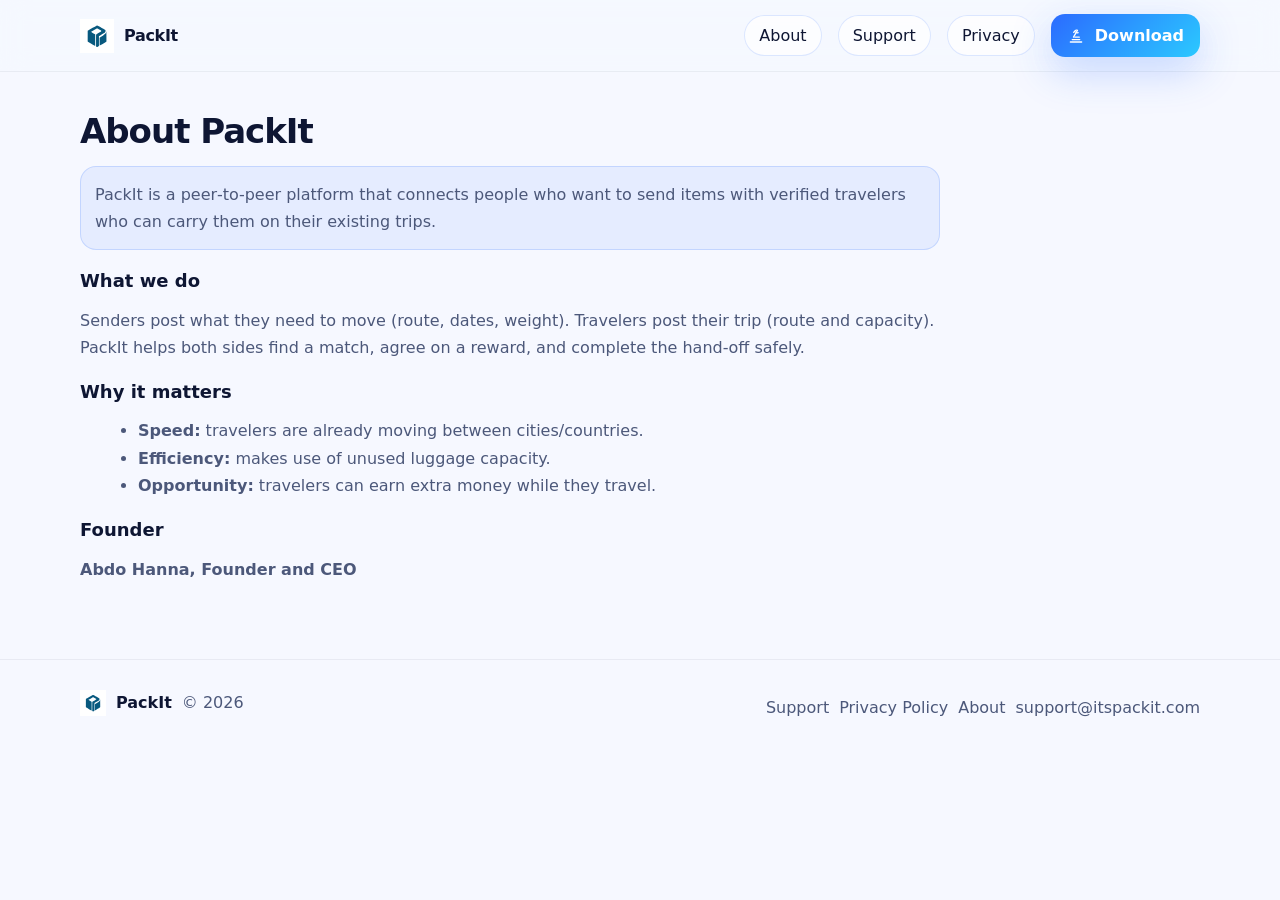
==== about.html @ 188c9b28 "First website version update" ====
<!doctype html><html lang="en"><head>
<meta charset="utf-8"/><meta name="viewport" content="width=device-width,initial-scale=1"/>
<title>About — PackIt</title>
<link rel="icon" href="assets/logo.svg"/><link rel="stylesheet" href="styles.css"/></head>
<body>
<div class="nav">
  <div class="container nav-inner">
    <a class="brand" href="index.html"><img src="assets/logo.svg" alt="PackIt logo"/><span>PackIt</span></a>
    <div class="nav-links">
      <a class="pill" href="about.html">About</a>
      <a class="pill" href="support.html">Support</a>
      <a class="pill" href="privacy.html">Privacy</a>
      <a class="btn" href="https://apps.apple.com/gb/app/packit-match-move/id6761582412" target="_blank" rel="noopener"><svg class="ico" viewBox="0 0 24 24" fill="none" xmlns="http://www.w3.org/2000/svg"><path d="M7 16.8h10" stroke="currentColor" stroke-width="1.8" stroke-linecap="round"/><path d="M9 7.2c.9-1.5 2-2.5 3.3-3.1" stroke="currentColor" stroke-width="1.8" stroke-linecap="round"/><path d="M14.8 7.5c-.3.2-.7.3-1.1.3-.8 0-1.5-.4-1.9-1" stroke="currentColor" stroke-width="1.8" stroke-linecap="round"/><path d="M8.7 13.5 14 4.3" stroke="currentColor" stroke-width="1.8" stroke-linecap="round"/><path d="M10.5 13.5h5.8" stroke="currentColor" stroke-width="1.8" stroke-linecap="round"/><path d="M4.5 20h15" stroke="currentColor" stroke-width="1.8" stroke-linecap="round"/></svg><span>Download</span></a>
    </div>
  </div>
</div>

<main class="page"><div class="container"><div class="prose">
<h1>About PackIt</h1>
<p class="notice">PackIt is a peer‑to‑peer platform that connects people who want to send items with verified travelers who can carry them on their existing trips.</p>
<h2>What we do</h2>
<p>Senders post what they need to move (route, dates, weight). Travelers post their trip (route and capacity). PackIt helps both sides find a match, agree on a reward, and complete the hand‑off safely.</p>
<h2>Why it matters</h2>
<ul><li><b>Speed:</b> travelers are already moving between cities/countries.</li><li><b>Efficiency:</b> makes use of unused luggage capacity.</li><li><b>Opportunity:</b> travelers can earn extra money while they travel.</li></ul>
<h2>Founder</h2>
<p><b>Abdo Hanna, Founder and CEO</b></p>
</div></div></main>

<footer class="footer">
  <div class="container footer-inner">
    <div style="display:flex;gap:10px;align-items:center;flex-wrap:wrap">
      <img src="assets/logo.svg" alt="PackIt logo" style="width:26px;height:26px"/>
      <span style="font-weight:800">PackIt</span>
      <span style="color:var(--muted)">© 2026</span>
    </div>
    <div class="inline-links">
      <a href="support.html">Support</a>
      <a href="privacy.html">Privacy Policy</a>
      <a href="about.html">About</a>
      <a href="mailto:support@itspackit.com">support@itspackit.com</a>
    </div>
  </div>
</footer>

</body></html>
---- styles.css ----
:root{--bg:#F6F8FF;--card:#fff;--text:#0E1633;--muted:#4C587A;--primary:#2B6BFF;--accent:#2BC9FF;--border:rgba(43,107,255,.16);--radius:18px}
*{box-sizing:border-box}html,body{margin:0;padding:0;font-family:ui-sans-serif,system-ui,-apple-system,Segoe UI,Roboto,Helvetica,Arial;color:var(--text);background:var(--bg)}
a{color:inherit;text-decoration:none} .container{width:min(1120px,calc(100% - 48px));margin:0 auto}
.nav{position:sticky;top:0;z-index:30;backdrop-filter:saturate(180%) blur(14px);background:rgba(246,248,255,.72);border-bottom:1px solid rgba(14,22,51,.06)}
.nav-inner{display:flex;align-items:center;justify-content:space-between;padding:14px 0}
.brand{display:flex;align-items:center;gap:10px}.brand img{width:34px;height:34px}.brand span{font-weight:800;letter-spacing:-.02em}
.nav-links{display:flex;gap:16px;align-items:center;flex-wrap:wrap}
.pill{display:inline-flex;align-items:center;gap:10px;padding:10px 14px;border-radius:999px;border:1px solid var(--border);background:rgba(255,255,255,.7)}
.pill:hover{border-color:rgba(43,107,255,.35);transform:translateY(-1px)}
.btn{display:inline-flex;align-items:center;justify-content:center;gap:10px;padding:12px 16px;border-radius:14px;background:linear-gradient(135deg,var(--primary),var(--accent));color:#fff;font-weight:700;border:0;box-shadow:0 14px 40px rgba(43,107,255,.25)}
.btn:hover{transform:translateY(-1px)}
.btn.secondary{background:rgba(255,255,255,.8);color:var(--text);border:1px solid var(--border);box-shadow:none}
.hero{padding:56px 0 22px;position:relative;overflow:hidden}
.blob{position:absolute;width:520px;height:520px;border-radius:50%;filter:blur(46px);opacity:.35;background:radial-gradient(circle at 30% 30%,var(--accent),transparent 60%),radial-gradient(circle at 70% 70%,var(--primary),transparent 55%)}
.blob.one{top:-220px;left:-180px}.blob.two{bottom:-260px;right:-220px}
.hero-grid{display:grid;gap:26px;grid-template-columns:1.2fr .8fr;align-items:center}
@media (max-width:920px){.hero-grid{grid-template-columns:1fr}}
.kicker{display:inline-flex;gap:10px;align-items:center;padding:8px 12px;border-radius:999px;border:1px solid rgba(43,107,255,.22);background:rgba(255,255,255,.75);color:var(--muted);font-weight:650;width:fit-content}
h1{font-size:clamp(34px,5vw,52px);line-height:1.05;margin:14px 0 12px;letter-spacing:-.03em}
.lead{font-size:16.5px;line-height:1.6;color:var(--muted);max-width:56ch}
.cta-row{display:flex;gap:12px;flex-wrap:wrap;margin-top:18px}
.card{background:var(--card);border:1px solid rgba(14,22,51,.06);border-radius:var(--radius);box-shadow:0 10px 30px rgba(14,22,51,.06)}
.hero-card{padding:18px}
.qr{display:flex;flex-direction:column;align-items:center;gap:10px;padding:18px}
.qr img{width:220px;height:220px;border-radius:16px;border:1px solid rgba(14,22,51,.08);background:#fff}
.small{font-size:12.5px;color:var(--muted);text-align:center;line-height:1.4}
.section{padding:28px 0}.section h2{font-size:22px;letter-spacing:-.02em;margin:0 0 12px}
.grid3{display:grid;gap:14px;grid-template-columns:repeat(3,1fr)}
@media (max-width:920px){.grid3{grid-template-columns:1fr}}
.feature{padding:16px}.feature .icon{width:40px;height:40px;border-radius:12px;display:grid;place-items:center;background:rgba(43,107,255,.10);border:1px solid rgba(43,107,255,.18);margin-bottom:10px}
.feature p{margin:0;color:var(--muted);line-height:1.55}
.split{display:grid;gap:14px;grid-template-columns:1fr 1fr}
@media (max-width:920px){.split{grid-template-columns:1fr}}
.step{padding:18px}.step h3{margin:0 0 6px;font-size:16px}.step p{margin:0;color:var(--muted);line-height:1.55}
.footer{padding:28px 0 36px;border-top:1px solid rgba(14,22,51,.06);margin-top:20px}
.footer-inner{display:flex;gap:14px;justify-content:space-between;flex-wrap:wrap;align-items:center}
.footer a{color:var(--muted)}.footer a:hover{color:var(--text)}
.page{padding:28px 0 40px}.prose{max-width:860px}.prose h1{font-size:34px}.prose h2{font-size:18px;margin-top:20px}.prose h3{font-size:15px;margin-top:16px;color:var(--text)}
.prose p,.prose li{color:var(--muted);line-height:1.7}.prose ul{margin:8px 0 8px 18px}
.notice{padding:14px;border-radius:16px;background:rgba(43,107,255,.08);border:1px solid rgba(43,107,255,.18);color:var(--muted)}
.inline-links{display:flex;gap:10px;flex-wrap:wrap;margin-top:10px}
.ico{width:18px;height:18px;display:inline-block;vertical-align:-3px}
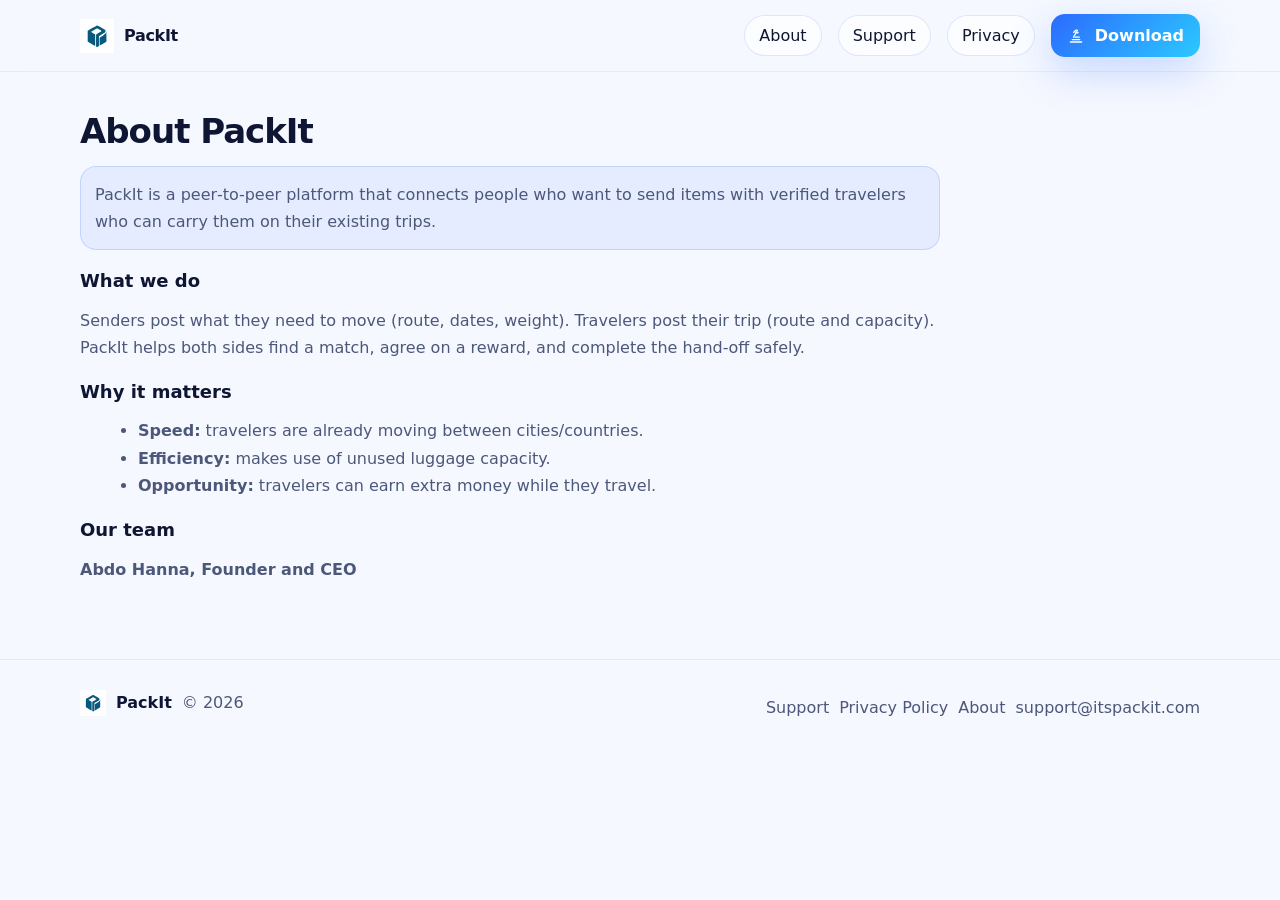
==== commit 57e03e5d: "Rename 'Founder' section to 'Our team'" ====
--- a/about.html
+++ b/about.html
@@ -22,7 +22,7 @@
 <p>Senders post what they need to move (route, dates, weight). Travelers post their trip (route and capacity). PackIt helps both sides find a match, agree on a reward, and complete the hand‑off safely.</p>
 <h2>Why it matters</h2>
 <ul><li><b>Speed:</b> travelers are already moving between cities/countries.</li><li><b>Efficiency:</b> makes use of unused luggage capacity.</li><li><b>Opportunity:</b> travelers can earn extra money while they travel.</li></ul>
-<h2>Founder</h2>
+<h2>Our team</h2>
 <p><b>Abdo Hanna, Founder and CEO</b></p>
 </div></div></main>
 
@@ -42,4 +42,4 @@
   </div>
 </footer>
 
-</body></html>+</body></html>
--- a/styles.css
+++ b/styles.css
@@ -41,3 +41,7 @@
 .notice{padding:14px;border-radius:16px;background:rgba(43,107,255,.08);border:1px solid rgba(43,107,255,.18);color:var(--muted)}
 .inline-links{display:flex;gap:10px;flex-wrap:wrap;margin-top:10px}
 .ico{width:18px;height:18px;display:inline-block;vertical-align:-3px}
+.appstore-badge img {height: 54px;width: auto;display: block}
+.nav-badge img {height: 40px /* smaller in navbar */}
+.appstore-badge img {transition: transform .15s ease, filter .15s ease}
+.appstore-badge:hover img {transform: translateY(-1px);filter: brightness(1.03)}
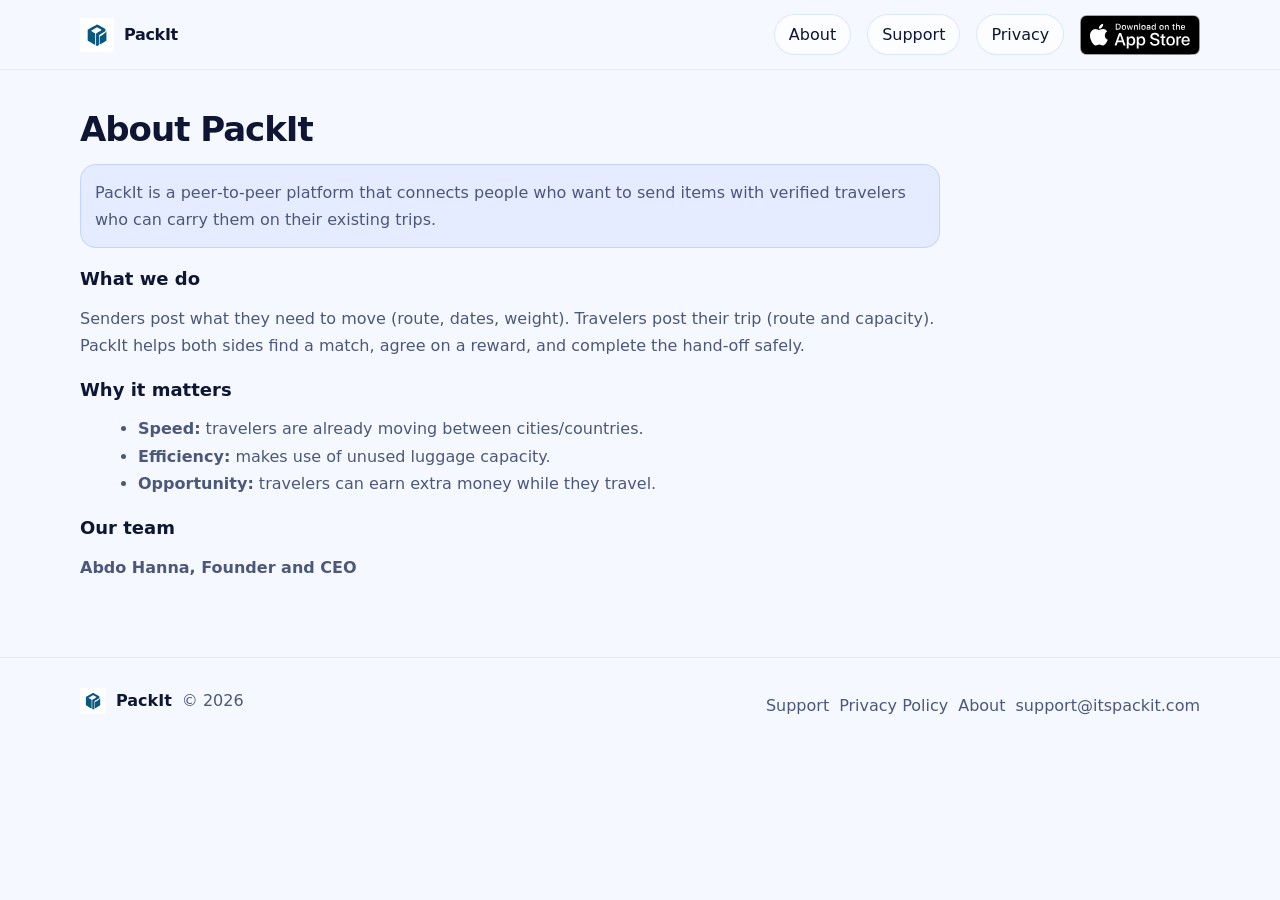
==== commit 5802d8ef: "Add App Store badge to the navigation links" ====
--- a/about.html
+++ b/about.html
@@ -10,7 +10,10 @@
       <a class="pill" href="about.html">About</a>
       <a class="pill" href="support.html">Support</a>
       <a class="pill" href="privacy.html">Privacy</a>
-      <a class="btn" href="https://apps.apple.com/gb/app/packit-match-move/id6761582412" target="_blank" rel="noopener"><svg class="ico" viewBox="0 0 24 24" fill="none" xmlns="http://www.w3.org/2000/svg"><path d="M7 16.8h10" stroke="currentColor" stroke-width="1.8" stroke-linecap="round"/><path d="M9 7.2c.9-1.5 2-2.5 3.3-3.1" stroke="currentColor" stroke-width="1.8" stroke-linecap="round"/><path d="M14.8 7.5c-.3.2-.7.3-1.1.3-.8 0-1.5-.4-1.9-1" stroke="currentColor" stroke-width="1.8" stroke-linecap="round"/><path d="M8.7 13.5 14 4.3" stroke="currentColor" stroke-width="1.8" stroke-linecap="round"/><path d="M10.5 13.5h5.8" stroke="currentColor" stroke-width="1.8" stroke-linecap="round"/><path d="M4.5 20h15" stroke="currentColor" stroke-width="1.8" stroke-linecap="round"/></svg><span>Download</span></a>
+            <!-- ✅ App Store badge in navbar -->
+      <a class="appstore-badge nav-badge" href="https://apps.apple.com/gb/app/packit-match-move/id6761582412" target="_blank" rel="noopener">
+        <img src="assets/appstore-badge.svg" alt="Download on the App Store">
+      </a>
     </div>
   </div>
 </div>
--- a/styles.css
+++ b/styles.css
@@ -41,7 +41,7 @@
 .notice{padding:14px;border-radius:16px;background:rgba(43,107,255,.08);border:1px solid rgba(43,107,255,.18);color:var(--muted)}
 .inline-links{display:flex;gap:10px;flex-wrap:wrap;margin-top:10px}
 .ico{width:18px;height:18px;display:inline-block;vertical-align:-3px}
-.appstore-badge img {height: 54px;width: auto;display: block}
-.nav-badge img {height: 40px /* smaller in navbar */}
-.appstore-badge img {transition: transform .15s ease, filter .15s ease}
-.appstore-badge:hover img {transform: translateY(-1px);filter: brightness(1.03)}
+.appstore-badge img {height: 54px;width: auto;display: block;}
+.nav-badge img {height: 40px; /* smaller in navbar */}
+.appstore-badge img {transition: transform .15s ease, filter .15s ease;}
+.appstore-badge:hover img {transform: translateY(-1px);filter: brightness(1.03);}
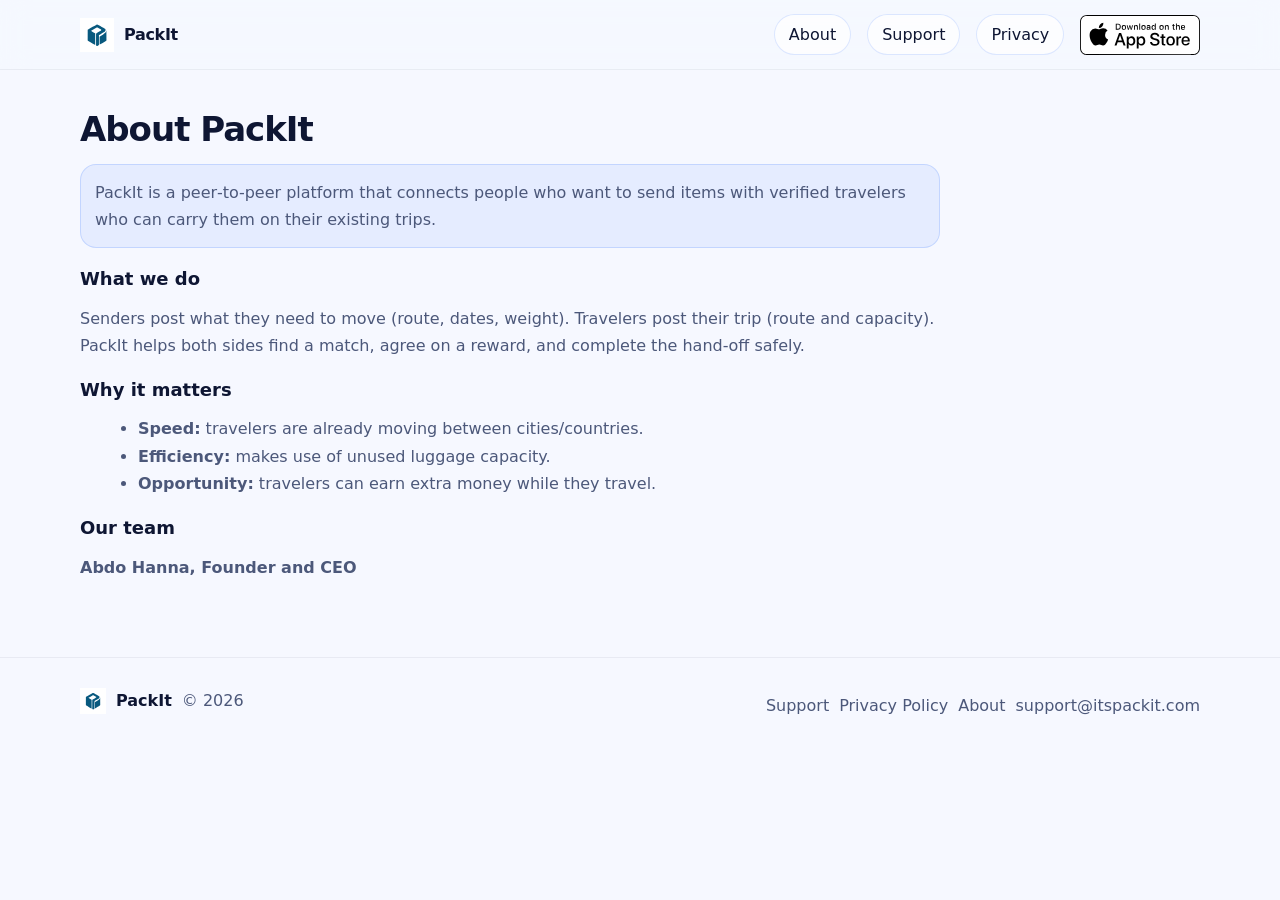
==== commit 7d0bfd42: "Update App Store badge image to white version" ====
--- a/about.html
+++ b/about.html
@@ -12,7 +12,7 @@
       <a class="pill" href="privacy.html">Privacy</a>
             <!-- ✅ App Store badge in navbar -->
       <a class="appstore-badge nav-badge" href="https://apps.apple.com/gb/app/packit-match-move/id6761582412" target="_blank" rel="noopener">
-        <img src="assets/appstore-badge.svg" alt="Download on the App Store">
+        <img src="assets/appstore-badge-white.svg" alt="Download on the App Store">
       </a>
     </div>
   </div>
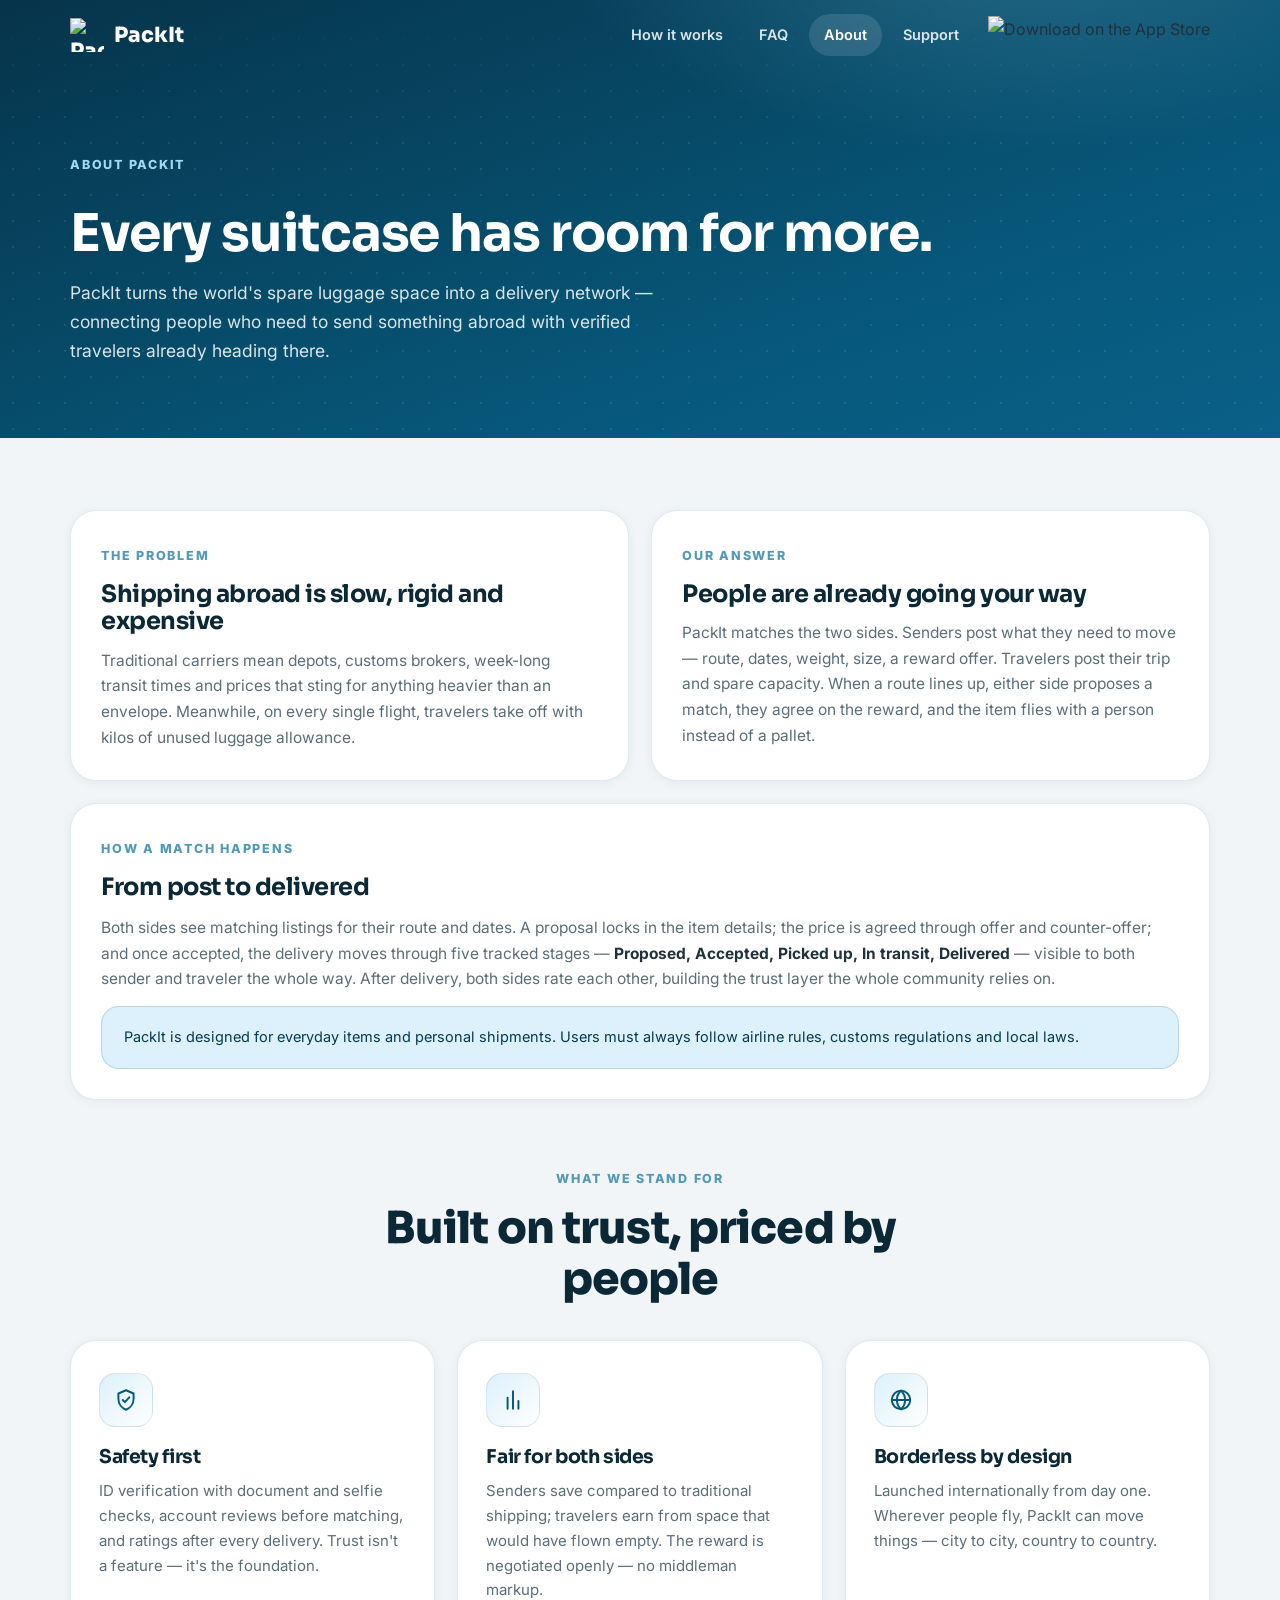
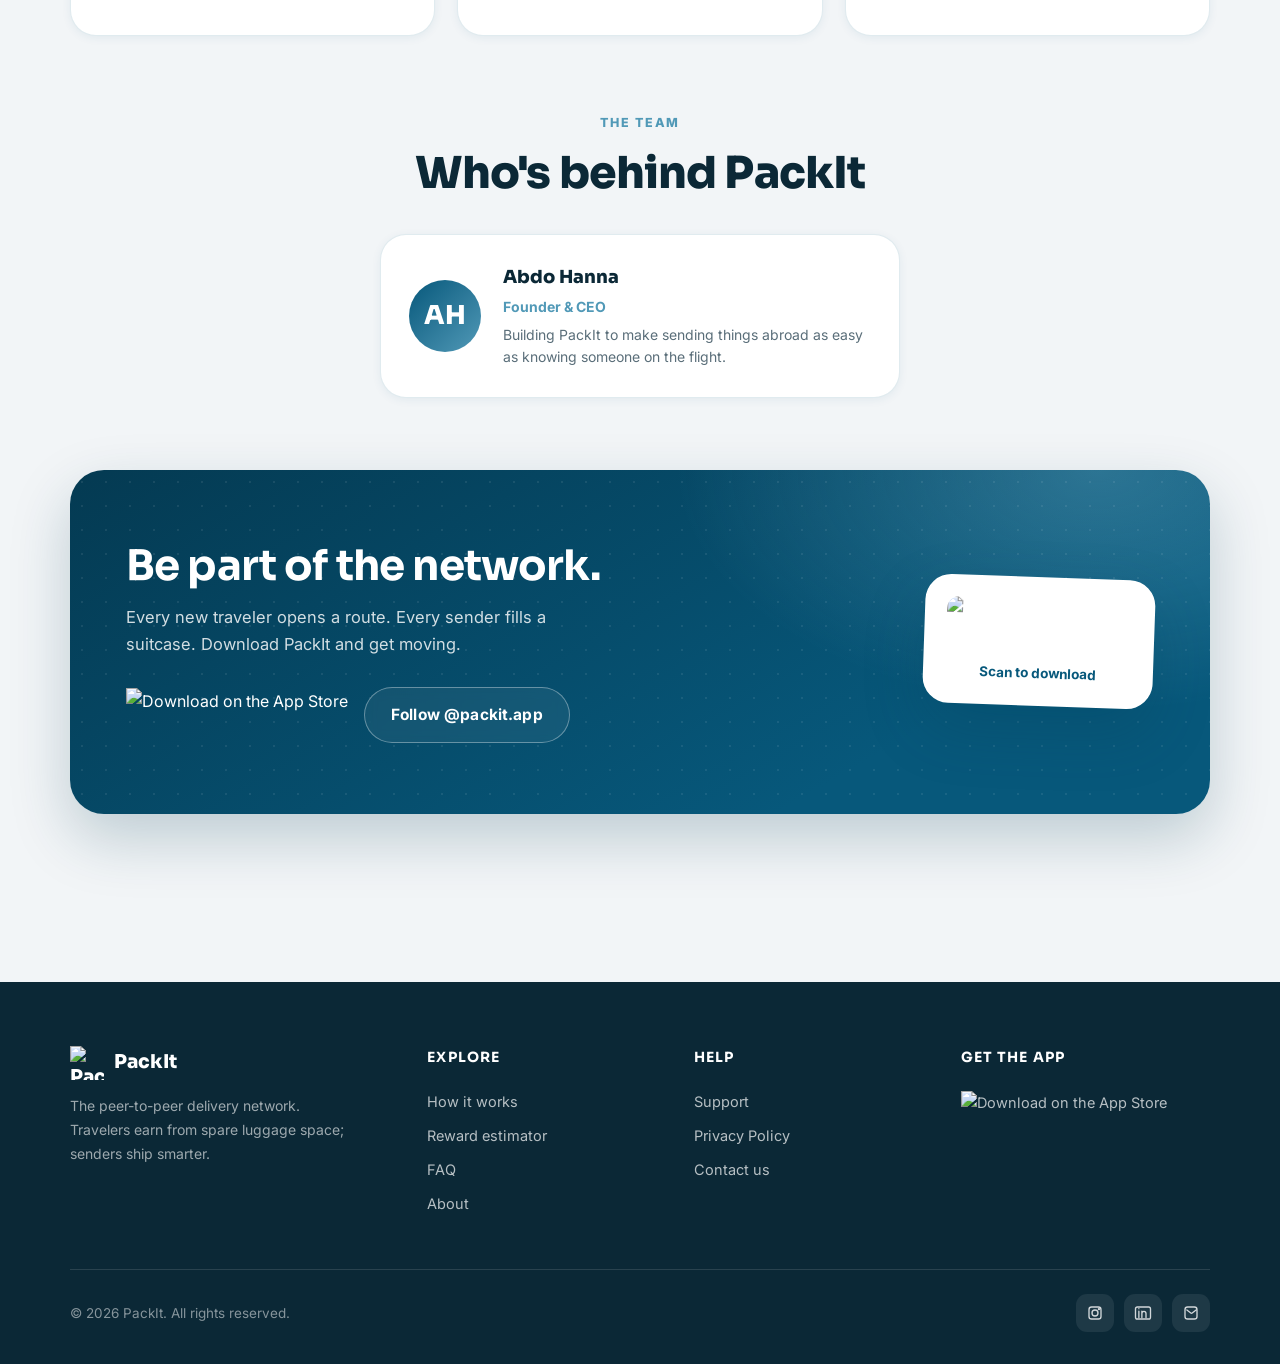
==== commit b25045c3: "Uploaded new design" ====
--- a/about.html
+++ b/about.html
@@ -1,48 +1,175 @@
-<!doctype html><html lang="en"><head>
-<meta charset="utf-8"/><meta name="viewport" content="width=device-width,initial-scale=1"/>
+<!doctype html>
+<html lang="en">
+<head>
+<meta charset="utf-8"/>
+<meta name="viewport" content="width=device-width,initial-scale=1"/>
 <title>About — PackIt</title>
-<link rel="icon" href="assets/logo.svg"/><link rel="stylesheet" href="styles.css"/></head>
+<meta name="description" content="PackIt connects travelers with people who need to send items abroad. Learn how the peer-to-peer delivery network works and why we built it."/>
+<link rel="canonical" href="https://itspackit.com/about.html"/>
+<link rel="icon" href="assets/logo-mark.svg"/>
+<link rel="preconnect" href="https://fonts.googleapis.com"/>
+<link rel="preconnect" href="https://fonts.gstatic.com" crossorigin/>
+<link href="https://fonts.googleapis.com/css2?family=Inter:wght@400;500;600;700&family=Sora:wght@600;700;800&display=swap" rel="stylesheet"/>
+<link rel="stylesheet" href="styles.css"/>
+</head>
 <body>
-<div class="nav">
+
+<header class="nav">
   <div class="container nav-inner">
-    <a class="brand" href="index.html"><img src="assets/logo.svg" alt="PackIt logo"/><span>PackIt</span></a>
-    <div class="nav-links">
-      <a class="pill" href="about.html">About</a>
-      <a class="pill" href="support.html">Support</a>
-      <a class="pill" href="privacy.html">Privacy</a>
-            <!-- ✅ App Store badge in navbar -->
+    <a class="brand" href="index.html">
+      <img src="assets/logo-mark-white.svg" alt="PackIt logo"/><span>PackIt</span>
+    </a>
+    <button class="nav-toggle" aria-label="Menu" aria-expanded="false"><span></span><span></span><span></span></button>
+    <nav class="nav-links">
+      <a class="nav-link" href="index.html#how">How it works</a>
+      <a class="nav-link" href="index.html#faq">FAQ</a>
+      <a class="nav-link active" href="about.html">About</a>
+      <a class="nav-link" href="support.html">Support</a>
       <a class="appstore-badge nav-badge" href="https://apps.apple.com/gb/app/packit-match-move/id6761582412" target="_blank" rel="noopener">
-        <img src="assets/appstore-badge-white.svg" alt="Download on the App Store">
+        <img src="assets/appstore-badge-white.svg" alt="Download on the App Store"/>
       </a>
+    </nav>
+  </div>
+</header>
+
+<main>
+
+<section class="page-hero">
+  <div class="container">
+    <span class="eyebrow">About PackIt</span>
+    <h1>Every suitcase has room for more.</h1>
+    <p>PackIt turns the world's spare luggage space into a delivery network — connecting people who need to send something abroad with verified travelers already heading there.</p>
+  </div>
+</section>
+
+<section class="page-body">
+  <div class="container">
+
+    <div class="split2" style="margin-bottom:22px">
+      <div class="card reveal">
+        <span class="eyebrow">The problem</span>
+        <h2 style="font-size:24px;margin-bottom:12px">Shipping abroad is slow, rigid and expensive</h2>
+        <p style="color:var(--muted);font-size:15.5px">Traditional carriers mean depots, customs brokers, week-long transit times and prices that sting for anything heavier than an envelope. Meanwhile, on every single flight, travelers take off with kilos of unused luggage allowance.</p>
+      </div>
+      <div class="card reveal" data-delay="1">
+        <span class="eyebrow">Our answer</span>
+        <h2 style="font-size:24px;margin-bottom:12px">People are already going your way</h2>
+        <p style="color:var(--muted);font-size:15.5px">PackIt matches the two sides. Senders post what they need to move — route, dates, weight, size, a reward offer. Travelers post their trip and spare capacity. When a route lines up, either side proposes a match, they agree on the reward, and the item flies with a person instead of a pallet.</p>
+      </div>
     </div>
+
+    <div class="card reveal" style="margin-bottom:64px">
+      <span class="eyebrow">How a match happens</span>
+      <h2 style="font-size:24px;margin-bottom:14px">From post to delivered</h2>
+      <p style="color:var(--muted);font-size:15.5px;margin-bottom:8px">
+        Both sides see matching listings for their route and dates. A proposal locks in the item details; the price is agreed through offer and counter-offer; and once accepted, the delivery moves through five tracked stages — <b style="color:var(--text)">Proposed, Accepted, Picked up, In transit, Delivered</b> — visible to both sender and traveler the whole way. After delivery, both sides rate each other, building the trust layer the whole community relies on.
+      </p>
+      <div class="notice" style="margin-top:14px">
+        PackIt is designed for everyday items and personal shipments. Users must always follow airline rules, customs regulations and local laws.
+      </div>
+    </div>
+
+    <div class="section-head reveal" style="margin-bottom:36px">
+      <span class="eyebrow">What we stand for</span>
+      <h2>Built on trust, priced by people</h2>
+    </div>
+    <div class="value-strip" style="margin-bottom:72px">
+      <div class="feature-card reveal">
+        <div class="feature-icon"><svg viewBox="0 0 24 24" fill="none"><path d="M12 3l7 3v5c0 4.5-3 8.5-7 10-4-1.5-7-5.5-7-10V6l7-3Z" stroke="currentColor" stroke-width="1.8" stroke-linejoin="round"/><path d="m9 12 2 2 4-4.5" stroke="currentColor" stroke-width="1.8" stroke-linecap="round" stroke-linejoin="round"/></svg></div>
+        <h3>Safety first</h3>
+        <p>ID verification with document and selfie checks, account reviews before matching, and ratings after every delivery. Trust isn't a feature — it's the foundation.</p>
+      </div>
+      <div class="feature-card reveal" data-delay="1">
+        <div class="feature-icon"><svg viewBox="0 0 24 24" fill="none"><path d="M7 20V10M12 20V4M17 20v-7" stroke="currentColor" stroke-width="1.8" stroke-linecap="round"/></svg></div>
+        <h3>Fair for both sides</h3>
+        <p>Senders save compared to traditional shipping; travelers earn from space that would have flown empty. The reward is negotiated openly — no middleman markup.</p>
+      </div>
+      <div class="feature-card reveal" data-delay="2">
+        <div class="feature-icon"><svg viewBox="0 0 24 24" fill="none"><circle cx="12" cy="12" r="8.5" stroke="currentColor" stroke-width="1.8"/><path d="M3.5 12h17M12 3.5c2.5 2.3 3.8 5.2 3.8 8.5s-1.3 6.2-3.8 8.5c-2.5-2.3-3.8-5.2-3.8-8.5s1.3-6.2 3.8-8.5Z" stroke="currentColor" stroke-width="1.8"/></svg></div>
+        <h3>Borderless by design</h3>
+        <p>Launched internationally from day one. Wherever people fly, PackIt can move things — city to city, country to country.</p>
+      </div>
+    </div>
+
+    <div class="section-head reveal" style="margin-bottom:36px">
+      <span class="eyebrow">The team</span>
+      <h2>Who's behind PackIt</h2>
+    </div>
+    <div class="founder-card reveal" style="margin:0 auto 72px">
+      <div class="founder-avatar">AH</div>
+      <div>
+        <div class="fn">Abdo Hanna</div>
+        <div class="fr">Founder &amp; CEO</div>
+        <p>Building PackIt to make sending things abroad as easy as knowing someone on the flight.</p>
+      </div>
+    </div>
+
+    <div class="cta-final reveal">
+      <div>
+        <h2>Be part of the network.</h2>
+        <p>Every new traveler opens a route. Every sender fills a suitcase. Download PackIt and get moving.</p>
+        <div class="cta-row">
+          <a class="appstore-badge" href="https://apps.apple.com/gb/app/packit-match-move/id6761582412" target="_blank" rel="noopener">
+            <img src="assets/appstore-badge.svg" alt="Download on the App Store"/>
+          </a>
+          <a class="btn ghost-dark" href="https://www.instagram.com/packit.app?utm_source=qr" target="_blank" rel="noopener">Follow @packit.app</a>
+        </div>
+      </div>
+      <div class="qr-card">
+        <img src="assets/qr-packit-blue.png" alt="QR code linking to PackIt on the App Store"/>
+        <span>Scan to download</span>
+      </div>
+    </div>
+
   </div>
-</div>
+</section>
 
-<main class="page"><div class="container"><div class="prose">
-<h1>About PackIt</h1>
-<p class="notice">PackIt is a peer‑to‑peer platform that connects people who want to send items with verified travelers who can carry them on their existing trips.</p>
-<h2>What we do</h2>
-<p>Senders post what they need to move (route, dates, weight). Travelers post their trip (route and capacity). PackIt helps both sides find a match, agree on a reward, and complete the hand‑off safely.</p>
-<h2>Why it matters</h2>
-<ul><li><b>Speed:</b> travelers are already moving between cities/countries.</li><li><b>Efficiency:</b> makes use of unused luggage capacity.</li><li><b>Opportunity:</b> travelers can earn extra money while they travel.</li></ul>
-<h2>Our team</h2>
-<p><b>Abdo Hanna, Founder and CEO</b></p>
-</div></div></main>
+</main>
 
 <footer class="footer">
-  <div class="container footer-inner">
-    <div style="display:flex;gap:10px;align-items:center;flex-wrap:wrap">
-      <img src="assets/logo.svg" alt="PackIt logo" style="width:26px;height:26px"/>
-      <span style="font-weight:800">PackIt</span>
-      <span style="color:var(--muted)">© 2026</span>
+  <div class="container">
+    <div class="footer-grid">
+      <div>
+        <a class="brand" href="index.html"><img src="assets/logo-mark-white.svg" alt="PackIt logo"/><span>PackIt</span></a>
+        <p class="footer-tag">The peer-to-peer delivery network. Travelers earn from spare luggage space; senders ship smarter.</p>
+      </div>
+      <div class="footer-col">
+        <h5>Explore</h5>
+        <a href="index.html#how">How it works</a>
+        <a href="index.html#estimate">Reward estimator</a>
+        <a href="index.html#faq">FAQ</a>
+        <a href="about.html">About</a>
+      </div>
+      <div class="footer-col">
+        <h5>Help</h5>
+        <a href="support.html">Support</a>
+        <a href="privacy.html">Privacy Policy</a>
+        <a href="mailto:support@itspackit.com">Contact us</a>
+      </div>
+      <div class="footer-col">
+        <h5>Get the app</h5>
+        <a class="appstore-badge" href="https://apps.apple.com/gb/app/packit-match-move/id6761582412" target="_blank" rel="noopener" style="padding:6px 0">
+          <img src="assets/appstore-badge-white.svg" alt="Download on the App Store"/>
+        </a>
+      </div>
     </div>
-    <div class="inline-links">
-      <a href="support.html">Support</a>
-      <a href="privacy.html">Privacy Policy</a>
-      <a href="about.html">About</a>
-      <a href="mailto:support@itspackit.com">support@itspackit.com</a>
+    <div class="footer-bottom">
+      <span>© <span data-year>2026</span> PackIt. All rights reserved.</span>
+      <div class="footer-social">
+        <a href="https://www.instagram.com/packit.app?utm_source=qr" target="_blank" rel="noopener" aria-label="Instagram">
+          <svg viewBox="0 0 24 24" fill="none"><path d="M7.5 4h9A3.5 3.5 0 0 1 20 7.5v9A3.5 3.5 0 0 1 16.5 20h-9A3.5 3.5 0 0 1 4 16.5v-9A3.5 3.5 0 0 1 7.5 4Z" stroke="currentColor" stroke-width="1.8"/><path d="M12 16a4 4 0 1 0 0-8 4 4 0 0 0 0 8Z" stroke="currentColor" stroke-width="1.8"/><path d="M17.2 6.8h.01" stroke="currentColor" stroke-width="3.2" stroke-linecap="round"/></svg>
+        </a>
+        <a href="https://www.linkedin.com/company/itspackit" target="_blank" rel="noopener" aria-label="LinkedIn">
+          <svg viewBox="0 0 24 24" fill="none"><path d="M4.5 4h15A2.5 2.5 0 0 1 22 6.5v11A2.5 2.5 0 0 1 19.5 20h-15A2.5 2.5 0 0 1 2 17.5v-11A2.5 2.5 0 0 1 4.5 4Z" stroke="currentColor" stroke-width="1.8"/><path d="M6.5 9.5V18M6.5 6.2h.01M10.5 18v-5.2c0-1.6 1-3 2.8-3 1.7 0 2.7 1.1 2.7 3V18M10.5 9.5V18" stroke="currentColor" stroke-width="1.8" stroke-linecap="round"/></svg>
+        </a>
+        <a href="mailto:support@itspackit.com" aria-label="Email">
+          <svg viewBox="0 0 24 24" fill="none"><path d="M4 7.5A3.5 3.5 0 0 1 7.5 4h9A3.5 3.5 0 0 1 20 7.5v9A3.5 3.5 0 0 1 16.5 20h-9A3.5 3.5 0 0 1 4 16.5v-9Z" stroke="currentColor" stroke-width="1.8"/><path d="m6.5 8 5.2 4.1a1.5 1.5 0 0 0 1.9 0L18.8 8" stroke="currentColor" stroke-width="1.8" stroke-linecap="round" stroke-linejoin="round"/></svg>
+        </a>
+      </div>
     </div>
   </div>
 </footer>
 
-</body></html>
+<script src="script.js"></script>
+</body>
+</html>
--- a/styles.css
+++ b/styles.css
@@ -1,47 +1,662 @@
-
-:root{--bg:#F6F8FF;--card:#fff;--text:#0E1633;--muted:#4C587A;--primary:#2B6BFF;--accent:#2BC9FF;--border:rgba(43,107,255,.16);--radius:18px}
-*{box-sizing:border-box}html,body{margin:0;padding:0;font-family:ui-sans-serif,system-ui,-apple-system,Segoe UI,Roboto,Helvetica,Arial;color:var(--text);background:var(--bg)}
-a{color:inherit;text-decoration:none} .container{width:min(1120px,calc(100% - 48px));margin:0 auto}
-.nav{position:sticky;top:0;z-index:30;backdrop-filter:saturate(180%) blur(14px);background:rgba(246,248,255,.72);border-bottom:1px solid rgba(14,22,51,.06)}
-.nav-inner{display:flex;align-items:center;justify-content:space-between;padding:14px 0}
-.brand{display:flex;align-items:center;gap:10px}.brand img{width:34px;height:34px}.brand span{font-weight:800;letter-spacing:-.02em}
-.nav-links{display:flex;gap:16px;align-items:center;flex-wrap:wrap}
-.pill{display:inline-flex;align-items:center;gap:10px;padding:10px 14px;border-radius:999px;border:1px solid var(--border);background:rgba(255,255,255,.7)}
-.pill:hover{border-color:rgba(43,107,255,.35);transform:translateY(-1px)}
-.btn{display:inline-flex;align-items:center;justify-content:center;gap:10px;padding:12px 16px;border-radius:14px;background:linear-gradient(135deg,var(--primary),var(--accent));color:#fff;font-weight:700;border:0;box-shadow:0 14px 40px rgba(43,107,255,.25)}
-.btn:hover{transform:translateY(-1px)}
-.btn.secondary{background:rgba(255,255,255,.8);color:var(--text);border:1px solid var(--border);box-shadow:none}
-.hero{padding:56px 0 22px;position:relative;overflow:hidden}
-.blob{position:absolute;width:520px;height:520px;border-radius:50%;filter:blur(46px);opacity:.35;background:radial-gradient(circle at 30% 30%,var(--accent),transparent 60%),radial-gradient(circle at 70% 70%,var(--primary),transparent 55%)}
-.blob.one{top:-220px;left:-180px}.blob.two{bottom:-260px;right:-220px}
-.hero-grid{display:grid;gap:26px;grid-template-columns:1.2fr .8fr;align-items:center}
-@media (max-width:920px){.hero-grid{grid-template-columns:1fr}}
-.kicker{display:inline-flex;gap:10px;align-items:center;padding:8px 12px;border-radius:999px;border:1px solid rgba(43,107,255,.22);background:rgba(255,255,255,.75);color:var(--muted);font-weight:650;width:fit-content}
-h1{font-size:clamp(34px,5vw,52px);line-height:1.05;margin:14px 0 12px;letter-spacing:-.03em}
-.lead{font-size:16.5px;line-height:1.6;color:var(--muted);max-width:56ch}
-.cta-row{display:flex;gap:12px;flex-wrap:wrap;margin-top:18px}
-.card{background:var(--card);border:1px solid rgba(14,22,51,.06);border-radius:var(--radius);box-shadow:0 10px 30px rgba(14,22,51,.06)}
-.hero-card{padding:18px}
-.qr{display:flex;flex-direction:column;align-items:center;gap:10px;padding:18px}
-.qr img{width:220px;height:220px;border-radius:16px;border:1px solid rgba(14,22,51,.08);background:#fff}
-.small{font-size:12.5px;color:var(--muted);text-align:center;line-height:1.4}
-.section{padding:28px 0}.section h2{font-size:22px;letter-spacing:-.02em;margin:0 0 12px}
-.grid3{display:grid;gap:14px;grid-template-columns:repeat(3,1fr)}
-@media (max-width:920px){.grid3{grid-template-columns:1fr}}
-.feature{padding:16px}.feature .icon{width:40px;height:40px;border-radius:12px;display:grid;place-items:center;background:rgba(43,107,255,.10);border:1px solid rgba(43,107,255,.18);margin-bottom:10px}
-.feature p{margin:0;color:var(--muted);line-height:1.55}
-.split{display:grid;gap:14px;grid-template-columns:1fr 1fr}
-@media (max-width:920px){.split{grid-template-columns:1fr}}
-.step{padding:18px}.step h3{margin:0 0 6px;font-size:16px}.step p{margin:0;color:var(--muted);line-height:1.55}
-.footer{padding:28px 0 36px;border-top:1px solid rgba(14,22,51,.06);margin-top:20px}
-.footer-inner{display:flex;gap:14px;justify-content:space-between;flex-wrap:wrap;align-items:center}
-.footer a{color:var(--muted)}.footer a:hover{color:var(--text)}
-.page{padding:28px 0 40px}.prose{max-width:860px}.prose h1{font-size:34px}.prose h2{font-size:18px;margin-top:20px}.prose h3{font-size:15px;margin-top:16px;color:var(--text)}
-.prose p,.prose li{color:var(--muted);line-height:1.7}.prose ul{margin:8px 0 8px 18px}
-.notice{padding:14px;border-radius:16px;background:rgba(43,107,255,.08);border:1px solid rgba(43,107,255,.18);color:var(--muted)}
-.inline-links{display:flex;gap:10px;flex-wrap:wrap;margin-top:10px}
-.ico{width:18px;height:18px;display:inline-block;vertical-align:-3px}
-.appstore-badge img {height: 54px;width: auto;display: block;}
-.nav-badge img {height: 40px; /* smaller in navbar */}
-.appstore-badge img {transition: transform .15s ease, filter .15s ease;}
-.appstore-badge:hover img {transform: translateY(-1px);filter: brightness(1.03);}
+/* ============================================================
+   PackIt — itspackit.com
+   Design system: primary #07587B · middle #5199B7 · accent #9CDBF4
+   Background off-white #F2F5F7
+   ============================================================ */
+
+:root{
+  --primary:#07587B;
+  --primary-deep:#043A52;
+  --ink:#0B2836;
+  --mid:#5199B7;
+  --accent:#9CDBF4;
+  --accent-soft:#DCF1FB;
+  --bg:#F2F5F7;
+  --card:#FFFFFF;
+  --text:#20323C;
+  --muted:#5A6E79;
+  --line:rgba(7,88,123,.12);
+  --shadow-sm:0 2px 10px rgba(7,88,123,.07);
+  --shadow-md:0 10px 30px rgba(7,88,123,.12);
+  --shadow-lg:0 24px 60px rgba(4,58,82,.22);
+  --r-sm:12px;
+  --r-md:18px;
+  --r-lg:26px;
+  --r-xl:34px;
+  --font-display:"Sora","Inter",system-ui,-apple-system,"Segoe UI",sans-serif;
+  --font-body:"Inter",system-ui,-apple-system,"Segoe UI",sans-serif;
+}
+
+*{box-sizing:border-box;margin:0;padding:0}
+html{scroll-behavior:smooth;-webkit-text-size-adjust:100%}
+body{
+  font-family:var(--font-body);
+  color:var(--text);
+  background:var(--bg);
+  line-height:1.65;
+  overflow-x:hidden;
+}
+img,svg{max-width:100%;display:block}
+a{color:inherit;text-decoration:none}
+button{font:inherit;cursor:pointer;border:none;background:none;color:inherit}
+
+::selection{background:var(--accent);color:var(--primary-deep)}
+
+h1,h2,h3,h4{font-family:var(--font-display);color:var(--ink);letter-spacing:-.02em;line-height:1.15}
+
+.container{width:min(1140px,92%);margin:0 auto}
+
+/* ---------- Buttons & pills ---------- */
+.btn{
+  display:inline-flex;align-items:center;gap:8px;
+  padding:14px 26px;border-radius:999px;
+  font-weight:700;font-size:15.5px;letter-spacing:.01em;
+  transition:transform .18s ease,box-shadow .18s ease,background .18s ease;
+  will-change:transform;
+}
+.btn.primary{background:var(--primary);color:#fff;box-shadow:0 8px 24px rgba(7,88,123,.28)}
+.btn.primary:hover{transform:translateY(-2px);box-shadow:0 14px 32px rgba(7,88,123,.34);background:#0A6892}
+.btn.light{background:var(--accent);color:var(--primary-deep);box-shadow:0 8px 24px rgba(156,219,244,.3)}
+.btn.light:hover{transform:translateY(-2px);background:#B4E5F8}
+.btn.ghost{border:1.5px solid var(--line);color:var(--primary);background:rgba(255,255,255,.6)}
+.btn.ghost:hover{transform:translateY(-2px);border-color:var(--mid);background:#fff}
+.btn.ghost-dark{border:1.5px solid rgba(255,255,255,.35);color:#fff;background:rgba(255,255,255,.06);backdrop-filter:blur(6px)}
+.btn.ghost-dark:hover{transform:translateY(-2px);background:rgba(255,255,255,.14)}
+
+.pill{
+  display:inline-flex;align-items:center;gap:7px;
+  padding:8px 15px;border-radius:999px;
+  background:#fff;border:1px solid var(--line);
+  font-size:13.5px;font-weight:600;color:var(--primary);
+  transition:all .18s ease;
+}
+a.pill:hover{border-color:var(--mid);transform:translateY(-1px);box-shadow:var(--shadow-sm)}
+.pill .ico{width:16px;height:16px}
+
+.appstore-badge img{height:52px;width:auto;transition:transform .18s ease,filter .18s ease}
+.appstore-badge:hover img{transform:translateY(-2px) scale(1.02)}
+
+/* ---------- Nav ---------- */
+.nav{
+  position:fixed;top:0;left:0;right:0;z-index:100;
+  padding:14px 0;
+  transition:padding .25s ease,background .25s ease,box-shadow .25s ease;
+}
+.nav::before{
+  content:"";position:absolute;inset:0;
+  background:rgba(6,49,69,.86);
+  backdrop-filter:blur(14px);-webkit-backdrop-filter:blur(14px);
+  opacity:0;transition:opacity .25s ease;
+}
+.nav.scrolled{padding:9px 0;box-shadow:0 6px 24px rgba(4,58,82,.25)}
+.nav.scrolled::before{opacity:1}
+/* light-page variant */
+.nav.on-light::before{background:rgba(255,255,255,.82);border-bottom:1px solid var(--line)}
+.nav.on-light.scrolled{box-shadow:0 6px 24px rgba(4,58,82,.10)}
+
+.nav-inner{position:relative;display:flex;align-items:center;justify-content:space-between;gap:16px}
+.brand{display:flex;align-items:center;gap:10px;font-family:var(--font-display);font-weight:800;font-size:21px;color:#fff}
+.brand img{width:34px;height:34px}
+.on-light .brand{color:var(--primary)}
+
+.nav-links{display:flex;align-items:center;gap:6px}
+.nav-links a.nav-link{
+  padding:9px 15px;border-radius:999px;font-weight:600;font-size:14.5px;
+  color:rgba(255,255,255,.85);transition:all .18s ease;
+}
+.nav-links a.nav-link:hover,.nav-links a.nav-link.active{color:#fff;background:rgba(255,255,255,.12)}
+.on-light .nav-links a.nav-link{color:var(--muted)}
+.on-light .nav-links a.nav-link:hover,.on-light .nav-links a.nav-link.active{color:var(--primary);background:var(--accent-soft)}
+.nav-badge img{height:38px}
+.nav-badge{margin-left:8px}
+
+.nav-toggle{display:none;width:42px;height:42px;border-radius:12px;position:relative;z-index:2}
+.nav-toggle span{display:block;width:20px;height:2px;background:#fff;margin:4.5px auto;border-radius:2px;transition:all .25s ease}
+.on-light .nav-toggle span{background:var(--primary)}
+.nav-toggle.open span:nth-child(1){transform:translateY(6.5px) rotate(45deg)}
+.nav-toggle.open span:nth-child(2){opacity:0}
+.nav-toggle.open span:nth-child(3){transform:translateY(-6.5px) rotate(-45deg)}
+
+@media (max-width:880px){
+  .nav-toggle{display:block}
+  .nav-links{
+    position:absolute;top:calc(100% + 10px);right:0;left:0;
+    flex-direction:column;align-items:stretch;gap:4px;
+    background:#fff;border-radius:var(--r-md);padding:12px;
+    box-shadow:var(--shadow-lg);border:1px solid var(--line);
+    opacity:0;pointer-events:none;transform:translateY(-8px);
+    transition:all .22s ease;
+  }
+  .nav-links.open{opacity:1;pointer-events:auto;transform:none}
+  .nav-links a.nav-link{color:var(--text)!important;padding:12px 16px}
+  .nav-links a.nav-link:hover,.nav-links a.nav-link.active{background:var(--accent-soft);color:var(--primary)!important}
+  .nav-badge{margin:8px auto 4px}
+}
+
+/* ---------- Hero (home) ---------- */
+.hero{
+  position:relative;overflow:hidden;
+  background:
+    radial-gradient(1100px 600px at 85% -10%, rgba(81,153,183,.5), transparent 60%),
+    radial-gradient(900px 700px at -10% 110%, rgba(156,219,244,.22), transparent 55%),
+    linear-gradient(160deg,#06344A 0%, var(--primary) 55%, #0A6088 100%);
+  color:#fff;
+  padding:150px 0 60px;
+}
+.hero .orb{position:absolute;border-radius:50%;filter:blur(70px);opacity:.45;pointer-events:none}
+.orb.a{width:420px;height:420px;background:var(--mid);top:-140px;right:-100px;animation:drift 14s ease-in-out infinite alternate}
+.orb.b{width:340px;height:340px;background:var(--accent);bottom:-160px;left:-120px;animation:drift 18s ease-in-out infinite alternate-reverse}
+@keyframes drift{from{transform:translate(0,0) scale(1)}to{transform:translate(40px,30px) scale(1.08)}}
+
+/* dotted texture */
+.hero::after{
+  content:"";position:absolute;inset:0;pointer-events:none;
+  background-image:radial-gradient(rgba(255,255,255,.10) 1px, transparent 1.4px);
+  background-size:26px 26px;
+  mask-image:linear-gradient(to bottom, transparent, black 25%, black 70%, transparent);
+  -webkit-mask-image:linear-gradient(to bottom, transparent, black 25%, black 70%, transparent);
+}
+
+.hero-grid{
+  position:relative;z-index:2;
+  display:grid;grid-template-columns:1.05fr .95fr;gap:48px;align-items:center;
+}
+.kicker{
+  display:inline-flex;align-items:center;gap:8px;
+  padding:8px 16px;border-radius:999px;
+  background:rgba(156,219,244,.14);border:1px solid rgba(156,219,244,.35);
+  color:var(--accent);font-size:13.5px;font-weight:700;letter-spacing:.02em;
+  margin-bottom:22px;
+}
+.kicker .dot{width:7px;height:7px;border-radius:50%;background:#7BE3A8;box-shadow:0 0 0 0 rgba(123,227,168,.6);animation:pulse 2s infinite}
+@keyframes pulse{0%{box-shadow:0 0 0 0 rgba(123,227,168,.55)}70%{box-shadow:0 0 0 9px rgba(123,227,168,0)}100%{box-shadow:0 0 0 0 rgba(123,227,168,0)}}
+
+.hero h1{
+  color:#fff;font-size:clamp(40px,5.4vw,66px);font-weight:800;margin-bottom:20px;
+}
+.hero h1 .grad{
+  background:linear-gradient(92deg,var(--accent) 0%,#CDEEFB 50%,var(--accent) 100%);
+  -webkit-background-clip:text;background-clip:text;color:transparent;
+}
+.hero .lead{
+  font-size:clamp(16.5px,1.6vw,19px);color:rgba(255,255,255,.86);
+  max-width:520px;margin-bottom:30px;
+}
+.hero .lead b{color:#fff}
+.cta-row{display:flex;align-items:center;gap:16px;flex-wrap:wrap}
+.hero-social{display:flex;gap:10px;margin-top:26px;flex-wrap:wrap}
+.hero-social .pill{background:rgba(255,255,255,.09);border-color:rgba(255,255,255,.22);color:rgba(255,255,255,.9)}
+.hero-social a.pill:hover{background:rgba(255,255,255,.18);border-color:rgba(255,255,255,.4);box-shadow:none}
+
+.qr-mini{
+  display:inline-flex;align-items:center;gap:12px;
+  background:rgba(255,255,255,.1);border:1px solid rgba(255,255,255,.22);
+  border-radius:var(--r-md);padding:10px 16px 10px 10px;backdrop-filter:blur(8px);
+}
+.qr-mini img{width:64px;height:64px;border-radius:10px;background:#fff;padding:4px}
+.qr-mini span{font-size:13px;font-weight:600;color:rgba(255,255,255,.9);line-height:1.4;max-width:110px}
+
+/* ---------- Phone mockup ---------- */
+.hero-visual{position:relative;display:flex;justify-content:center;padding:10px 0}
+.phone{
+  position:relative;width:300px;
+  background:linear-gradient(180deg,#0E1C24,#13242E);
+  border-radius:44px;padding:12px;
+  box-shadow:var(--shadow-lg),inset 0 0 0 2px rgba(255,255,255,.08);
+  animation:phoneFloat 7s ease-in-out infinite;
+}
+@keyframes phoneFloat{0%,100%{transform:translateY(0) rotate(-1deg)}50%{transform:translateY(-14px) rotate(.5deg)}}
+.phone-screen{background:var(--bg);border-radius:34px;overflow:hidden}
+.phone-notch{width:110px;height:24px;background:#0E1C24;border-radius:0 0 16px 16px;margin:0 auto}
+.app-ui{padding:14px 14px 18px}
+.app-head{display:flex;align-items:center;justify-content:space-between;margin-bottom:12px}
+.app-head .t{font-family:var(--font-display);font-weight:800;font-size:16px;color:var(--primary)}
+.app-head img{width:22px;height:22px}
+.match-card{
+  background:#fff;border-radius:18px;padding:14px;box-shadow:var(--shadow-sm);
+  border:1px solid var(--line);
+}
+.match-card + .match-card{margin-top:10px}
+.route-row{display:flex;align-items:center;justify-content:space-between;margin-bottom:4px}
+.route-row .city{font-family:var(--font-display);font-weight:800;font-size:17px;color:var(--ink)}
+.route-row .code{font-size:10.5px;color:var(--muted);font-weight:600;letter-spacing:.06em}
+.route-line{position:relative;flex:1;height:2px;margin:0 12px;background:repeating-linear-gradient(90deg,var(--mid) 0 6px,transparent 6px 12px)}
+.route-line .plane{
+  position:absolute;top:50%;left:0;transform:translate(-50%,-50%);
+  width:22px;height:22px;color:var(--primary);
+  animation:fly 3.6s ease-in-out infinite;
+}
+@keyframes fly{0%{left:6%;opacity:0}12%{opacity:1}88%{opacity:1}100%{left:94%;opacity:0}}
+.match-meta{display:flex;gap:6px;flex-wrap:wrap;margin:10px 0 12px}
+.tag{
+  font-size:11px;font-weight:700;padding:4px 9px;border-radius:999px;
+  background:var(--accent-soft);color:var(--primary);
+}
+.tag.green{background:#E3F6EC;color:#177A46}
+.traveler{display:flex;align-items:center;gap:10px;margin-bottom:12px}
+.avatar{
+  width:34px;height:34px;border-radius:50%;
+  background:linear-gradient(135deg,var(--mid),var(--primary));
+  color:#fff;font-weight:800;font-size:13px;
+  display:flex;align-items:center;justify-content:center;flex:none;
+}
+.traveler .name{font-weight:700;font-size:13.5px;color:var(--ink);line-height:1.3}
+.traveler .sub{font-size:11.5px;color:var(--muted)}
+.traveler .fee{margin-left:auto;font-family:var(--font-display);font-weight:800;color:var(--primary);font-size:17px}
+.stage-track{display:flex;align-items:center;gap:0;margin-bottom:4px}
+.stage-dot{width:9px;height:9px;border-radius:50%;background:#D4E2E9;flex:none;position:relative}
+.stage-dot.done{background:var(--primary)}
+.stage-dot.current{background:var(--primary);box-shadow:0 0 0 4px rgba(7,88,123,.18)}
+.stage-bar{height:2.5px;background:#D4E2E9;flex:1}
+.stage-bar.done{background:var(--primary)}
+.stage-label{font-size:11px;color:var(--muted);font-weight:600;margin-top:7px}
+.stage-label b{color:var(--primary)}
+.mini-btn{
+  margin-top:12px;width:100%;padding:11px;border-radius:12px;
+  background:var(--primary);color:#fff;font-weight:700;font-size:13.5px;text-align:center;
+}
+
+.float-chip{
+  position:absolute;display:flex;align-items:center;gap:8px;
+  background:rgba(255,255,255,.95);border-radius:14px;padding:10px 14px;
+  font-size:13px;font-weight:700;color:var(--ink);
+  box-shadow:var(--shadow-md);border:1px solid var(--line);
+  animation:chipFloat 6s ease-in-out infinite;
+  z-index:3;
+}
+.float-chip .em{font-size:17px}
+.float-chip small{display:block;font-size:11px;color:var(--muted);font-weight:600}
+.chip-1{top:8%;left:-6%;animation-delay:.6s}
+.chip-2{bottom:20%;right:-9%;animation-delay:1.6s}
+.chip-3{bottom:-3%;left:0%;animation-delay:2.8s}
+@keyframes chipFloat{0%,100%{transform:translateY(0)}50%{transform:translateY(-10px)}}
+
+/* ---------- Route marquee ---------- */
+.marquee-wrap{
+  position:relative;z-index:2;margin-top:64px;
+  mask-image:linear-gradient(90deg,transparent,black 12%,black 88%,transparent);
+  -webkit-mask-image:linear-gradient(90deg,transparent,black 12%,black 88%,transparent);
+  overflow:hidden;
+}
+.marquee{display:flex;gap:12px;width:max-content;animation:scrollx 36s linear infinite}
+.marquee:hover{animation-play-state:paused}
+@keyframes scrollx{to{transform:translateX(-50%)}}
+.route-chip{
+  display:inline-flex;align-items:center;gap:9px;white-space:nowrap;
+  padding:10px 18px;border-radius:999px;
+  background:rgba(255,255,255,.08);border:1px solid rgba(255,255,255,.16);
+  color:rgba(255,255,255,.88);font-size:14px;font-weight:600;
+}
+.route-chip svg{width:15px;height:15px;color:var(--accent)}
+
+/* ---------- Sections ---------- */
+.section{padding:96px 0}
+.section.tint{background:linear-gradient(180deg,#fff 0%,var(--bg) 100%)}
+.section.white{background:#fff}
+.section-head{max-width:640px;margin:0 auto 56px;text-align:center}
+.eyebrow{
+  display:inline-block;font-size:12.5px;font-weight:800;letter-spacing:.14em;text-transform:uppercase;
+  color:var(--mid);margin-bottom:14px;
+}
+.section-head h2,.section h2.big{font-size:clamp(30px,3.6vw,44px);font-weight:800;margin-bottom:16px}
+.section-head p{color:var(--muted);font-size:17px}
+
+/* ---------- Feature cards ---------- */
+.grid3{display:grid;grid-template-columns:repeat(3,1fr);gap:22px}
+.grid4{display:grid;grid-template-columns:repeat(4,1fr);gap:22px}
+.feature-card{
+  background:var(--card);border-radius:var(--r-lg);padding:32px 28px;
+  border:1px solid var(--line);box-shadow:var(--shadow-sm);
+  transition:transform .25s ease,box-shadow .25s ease;
+}
+.feature-card:hover{transform:translateY(-6px);box-shadow:var(--shadow-md)}
+.feature-icon{
+  width:54px;height:54px;border-radius:16px;margin-bottom:20px;
+  display:flex;align-items:center;justify-content:center;
+  background:linear-gradient(135deg,var(--accent-soft),#fff);
+  border:1px solid var(--line);color:var(--primary);
+}
+.feature-icon svg{width:26px;height:26px}
+.feature-card h3{font-size:19px;margin-bottom:10px}
+.feature-card p{color:var(--muted);font-size:15px}
+
+/* ---------- How it works (tabs) ---------- */
+.tabs{display:flex;justify-content:center;margin-bottom:44px}
+.tab-rail{
+  position:relative;display:inline-flex;background:#fff;border:1px solid var(--line);
+  border-radius:999px;padding:5px;box-shadow:var(--shadow-sm);
+}
+.tab-btn{
+  position:relative;z-index:2;padding:12px 30px;border-radius:999px;
+  font-weight:700;font-size:15px;color:var(--muted);
+  transition:color .25s ease;display:flex;align-items:center;gap:8px;
+}
+.tab-btn.active{color:#fff}
+.tab-thumb{
+  position:absolute;top:5px;bottom:5px;border-radius:999px;
+  background:var(--primary);z-index:1;
+  transition:left .3s cubic-bezier(.6,.05,.27,1.2),width .3s cubic-bezier(.6,.05,.27,1.2);
+}
+.tab-panel{display:none}
+.tab-panel.active{display:grid;grid-template-columns:repeat(4,1fr);gap:20px;animation:fadeUp .45s ease}
+@keyframes fadeUp{from{opacity:0;transform:translateY(14px)}to{opacity:1;transform:none}}
+.step-card{
+  position:relative;background:#fff;border-radius:var(--r-lg);padding:56px 24px 28px;
+  border:1px solid var(--line);box-shadow:var(--shadow-sm);
+  transition:transform .25s ease,box-shadow .25s ease;
+}
+.step-card:hover{transform:translateY(-5px);box-shadow:var(--shadow-md)}
+.step-num{
+  position:absolute;top:20px;left:24px;
+  width:38px;height:38px;border-radius:12px;
+  background:linear-gradient(135deg,var(--primary),var(--mid));
+  color:#fff;font-family:var(--font-display);font-weight:800;font-size:16px;
+  display:flex;align-items:center;justify-content:center;
+  box-shadow:0 6px 14px rgba(7,88,123,.25);
+}
+.step-card h4{font-size:16.5px;margin-bottom:8px}
+.step-card p{color:var(--muted);font-size:14px;line-height:1.6}
+
+/* ---------- Journey timeline ---------- */
+.journey-card{
+  background:linear-gradient(150deg,var(--primary-deep),var(--primary) 70%,#0A6088);
+  border-radius:var(--r-xl);padding:64px 48px;color:#fff;
+  position:relative;overflow:hidden;box-shadow:var(--shadow-lg);
+}
+.journey-card::after{
+  content:"";position:absolute;inset:0;
+  background-image:radial-gradient(rgba(255,255,255,.08) 1px,transparent 1.4px);
+  background-size:24px 24px;pointer-events:none;
+}
+.journey-card h2{color:#fff;font-size:clamp(26px,3vw,36px);margin-bottom:10px;text-align:center;position:relative;z-index:1}
+.journey-card > p{color:rgba(255,255,255,.8);text-align:center;max-width:560px;margin:0 auto 52px;position:relative;z-index:1}
+.journey{position:relative;z-index:1;display:flex;justify-content:space-between;gap:8px}
+.j-stage{flex:1;text-align:center;position:relative}
+.j-line{position:absolute;top:26px;left:9%;right:9%;height:3px;background:rgba(255,255,255,.18);border-radius:2px;overflow:hidden}
+.j-line .fill{
+  display:block;height:100%;width:0;
+  background:linear-gradient(90deg,var(--accent),#fff);
+  border-radius:2px;transition:width 2.4s cubic-bezier(.4,0,.2,1);
+}
+.journey.animate .j-line .fill{width:100%}
+.j-dot{
+  position:relative;z-index:2;width:52px;height:52px;margin:0 auto 14px;border-radius:50%;
+  background:#155A79;border:2px solid rgba(255,255,255,.3);
+  display:flex;align-items:center;justify-content:center;
+  transition:background .5s ease,border-color .5s ease,transform .5s ease;
+}
+.j-dot svg{width:22px;height:22px;color:#fff;opacity:.75;transition:opacity .5s ease,color .5s ease}
+.journey.animate .j-stage.lit .j-dot{background:var(--accent);border-color:var(--accent);transform:scale(1.06)}
+.journey.animate .j-stage.lit .j-dot svg{color:var(--primary-deep);opacity:1}
+.j-stage .jt{font-family:var(--font-display);font-weight:700;font-size:14.5px}
+.j-stage .jd{font-size:12px;color:rgba(255,255,255,.65);margin-top:3px}
+
+/* ---------- Estimator ---------- */
+.estimator{
+  display:grid;grid-template-columns:1.15fr .85fr;gap:0;
+  background:#fff;border-radius:var(--r-xl);overflow:hidden;
+  border:1px solid var(--line);box-shadow:var(--shadow-md);
+}
+.est-controls{padding:44px 40px}
+.est-controls h3{font-size:22px;margin-bottom:6px}
+.est-controls > p{color:var(--muted);font-size:14.5px;margin-bottom:30px}
+.est-field{margin-bottom:26px}
+.est-label{display:flex;justify-content:space-between;font-weight:700;font-size:14.5px;color:var(--ink);margin-bottom:12px}
+.est-label output{color:var(--primary);font-family:var(--font-display)}
+input[type="range"]{
+  width:100%;appearance:none;-webkit-appearance:none;height:6px;border-radius:3px;
+  background:linear-gradient(90deg,var(--primary) var(--pct,25%),#DEE8ED var(--pct,25%));
+  outline:none;
+}
+input[type="range"]::-webkit-slider-thumb{
+  -webkit-appearance:none;width:24px;height:24px;border-radius:50%;
+  background:#fff;border:3px solid var(--primary);
+  box-shadow:0 3px 10px rgba(7,88,123,.3);cursor:grab;
+}
+input[type="range"]::-moz-range-thumb{
+  width:18px;height:18px;border-radius:50%;background:#fff;border:3px solid var(--primary);
+  box-shadow:0 3px 10px rgba(7,88,123,.3);cursor:grab;
+}
+.seg{display:flex;background:var(--bg);border-radius:14px;padding:4px;gap:4px}
+.seg button{
+  flex:1;padding:11px 8px;border-radius:11px;font-weight:700;font-size:14px;color:var(--muted);
+  transition:all .2s ease;
+}
+.seg button.active{background:#fff;color:var(--primary);box-shadow:var(--shadow-sm)}
+.seg button small{display:block;font-size:11px;font-weight:600;color:var(--muted)}
+.est-toggles{display:flex;gap:12px;flex-wrap:wrap}
+.toggle-chip{
+  display:inline-flex;align-items:center;gap:8px;
+  padding:11px 18px;border-radius:999px;border:1.5px solid var(--line);
+  font-weight:700;font-size:14px;color:var(--muted);background:#fff;
+  transition:all .2s ease;
+}
+.toggle-chip.active{border-color:var(--primary);color:var(--primary);background:var(--accent-soft)}
+.est-result{
+  background:linear-gradient(160deg,var(--primary-deep),var(--primary));
+  color:#fff;padding:44px 40px;display:flex;flex-direction:column;justify-content:center;
+  position:relative;overflow:hidden;
+}
+.est-result::after{
+  content:"";position:absolute;inset:0;
+  background-image:radial-gradient(rgba(255,255,255,.09) 1px,transparent 1.4px);
+  background-size:22px 22px;pointer-events:none;
+}
+.est-result *{position:relative;z-index:1}
+.est-result .lbl{font-size:13px;font-weight:700;letter-spacing:.12em;text-transform:uppercase;color:var(--accent);margin-bottom:10px}
+.est-price{font-family:var(--font-display);font-weight:800;font-size:clamp(46px,5vw,62px);line-height:1;margin-bottom:8px}
+.est-price small{font-size:22px;font-weight:700;color:rgba(255,255,255,.75)}
+.est-result .note{font-size:13px;color:rgba(255,255,255,.72);line-height:1.6;margin-bottom:24px}
+.est-result .btn{align-self:flex-start}
+
+/* ---------- FAQ ---------- */
+.faq-wrap{max-width:780px;margin:0 auto}
+.faq-item{
+  background:#fff;border:1px solid var(--line);border-radius:var(--r-md);
+  margin-bottom:12px;overflow:hidden;transition:box-shadow .25s ease,border-color .25s ease;
+}
+.faq-item[open]{box-shadow:var(--shadow-md);border-color:rgba(7,88,123,.25)}
+.faq-item summary{
+  list-style:none;display:flex;align-items:center;justify-content:space-between;gap:16px;
+  padding:20px 24px;font-weight:700;font-size:16px;color:var(--ink);cursor:pointer;
+  font-family:var(--font-display);
+}
+.faq-item summary::-webkit-details-marker{display:none}
+.faq-item summary .chev{
+  flex:none;width:30px;height:30px;border-radius:50%;
+  background:var(--accent-soft);color:var(--primary);
+  display:flex;align-items:center;justify-content:center;
+  transition:transform .3s ease,background .3s ease;
+}
+.faq-item summary .chev svg{width:15px;height:15px}
+.faq-item[open] summary .chev{transform:rotate(180deg);background:var(--primary);color:#fff}
+.faq-body{padding:0 24px 22px;color:var(--muted);font-size:15px;line-height:1.7}
+.faq-body ul{margin:8px 0 0 20px}
+.faq-body li{margin-bottom:5px}
+.faq-body b{color:var(--text)}
+.faq-body a{color:var(--primary);font-weight:600;text-decoration:underline;text-underline-offset:3px}
+
+/* ---------- Final CTA ---------- */
+.cta-final{
+  background:
+    radial-gradient(700px 400px at 90% 0%, rgba(156,219,244,.25), transparent 60%),
+    linear-gradient(150deg,var(--primary-deep),var(--primary) 75%);
+  border-radius:var(--r-xl);color:#fff;
+  padding:72px 56px;display:grid;grid-template-columns:1.3fr .7fr;gap:40px;align-items:center;
+  position:relative;overflow:hidden;box-shadow:var(--shadow-lg);
+}
+.cta-final::after{
+  content:"";position:absolute;inset:0;
+  background-image:radial-gradient(rgba(255,255,255,.08) 1px,transparent 1.4px);
+  background-size:24px 24px;pointer-events:none;
+}
+.cta-final > *{position:relative;z-index:1}
+.cta-final h2{color:#fff;font-size:clamp(28px,3.4vw,42px);margin-bottom:14px}
+.cta-final p{color:rgba(255,255,255,.82);font-size:16.5px;max-width:460px;margin-bottom:28px}
+.qr-card{
+  background:#fff;border-radius:var(--r-lg);padding:22px;text-align:center;
+  box-shadow:var(--shadow-lg);max-width:230px;margin-left:auto;
+  transform:rotate(2deg);transition:transform .3s ease;
+}
+.qr-card:hover{transform:rotate(0) scale(1.03)}
+.qr-card img{width:100%;border-radius:12px}
+.qr-card span{display:block;margin-top:10px;font-weight:700;font-size:13.5px;color:var(--primary)}
+
+/* ---------- Footer ---------- */
+.footer{background:var(--ink);color:rgba(255,255,255,.75);padding:64px 0 32px;margin-top:96px}
+.footer.flush{margin-top:0}
+.footer-grid{display:grid;grid-template-columns:1.4fr 1fr 1fr 1.1fr;gap:40px;margin-bottom:48px}
+.footer .brand{font-size:19px;margin-bottom:14px}
+.footer-tag{font-size:14px;color:rgba(255,255,255,.6);max-width:280px;line-height:1.7}
+.footer h5{font-family:var(--font-display);color:#fff;font-size:14px;letter-spacing:.08em;text-transform:uppercase;margin-bottom:16px}
+.footer-col a{display:block;font-size:14.5px;padding:5px 0;color:rgba(255,255,255,.7);transition:color .18s ease}
+.footer-col a:hover{color:var(--accent)}
+.footer-bottom{
+  border-top:1px solid rgba(255,255,255,.12);padding-top:24px;
+  display:flex;justify-content:space-between;align-items:center;gap:16px;flex-wrap:wrap;
+  font-size:13.5px;color:rgba(255,255,255,.5);
+}
+.footer-social{display:flex;gap:10px}
+.footer-social a{
+  width:38px;height:38px;border-radius:11px;display:flex;align-items:center;justify-content:center;
+  background:rgba(255,255,255,.08);color:rgba(255,255,255,.8);transition:all .2s ease;
+}
+.footer-social a:hover{background:var(--accent);color:var(--primary-deep);transform:translateY(-2px)}
+.footer-social svg{width:18px;height:18px}
+
+/* ---------- Sub-pages ---------- */
+.page-hero{
+  background:
+    radial-gradient(800px 400px at 80% -20%, rgba(81,153,183,.45), transparent 60%),
+    linear-gradient(160deg,#06344A, var(--primary) 70%,#0A6088);
+  color:#fff;padding:150px 0 72px;position:relative;overflow:hidden;
+}
+.page-hero::after{
+  content:"";position:absolute;inset:0;
+  background-image:radial-gradient(rgba(255,255,255,.09) 1px,transparent 1.4px);
+  background-size:26px 26px;pointer-events:none;
+  mask-image:linear-gradient(to bottom,transparent,black 30%);
+  -webkit-mask-image:linear-gradient(to bottom,transparent,black 30%);
+}
+.page-hero .container{position:relative;z-index:1}
+.page-hero h1{color:#fff;font-size:clamp(34px,4.4vw,52px);margin:14px 0 16px}
+.page-hero p{color:rgba(255,255,255,.85);font-size:17.5px;max-width:600px}
+.page-hero .eyebrow{color:var(--accent)}
+
+.page-body{padding:72px 0}
+
+/* prose (privacy & long-form) */
+.prose{max-width:760px}
+.prose h2{font-size:24px;margin:44px 0 14px;padding-top:8px}
+.prose h2:first-child{margin-top:0}
+.prose h3{font-size:18px;margin:28px 0 10px}
+.prose p{margin-bottom:14px;color:var(--text);font-size:15.5px}
+.prose ul{margin:0 0 16px 22px}
+.prose li{margin-bottom:8px;font-size:15.5px}
+.prose .meta{color:var(--muted);font-style:italic}
+.prose a{color:var(--primary);font-weight:600;text-decoration:underline;text-underline-offset:3px}
+
+.legal-layout{display:grid;grid-template-columns:250px 1fr;gap:56px;align-items:start}
+.toc{
+  position:sticky;top:96px;
+  background:#fff;border:1px solid var(--line);border-radius:var(--r-md);
+  padding:20px;box-shadow:var(--shadow-sm);
+}
+.toc h5{font-family:var(--font-display);font-size:12.5px;letter-spacing:.1em;text-transform:uppercase;color:var(--muted);margin-bottom:12px}
+.toc a{display:block;font-size:13.5px;padding:6px 10px;border-radius:8px;color:var(--muted);font-weight:600;transition:all .15s ease}
+.toc a:hover{background:var(--accent-soft);color:var(--primary)}
+@media (max-width:960px){.legal-layout{grid-template-columns:1fr}.toc{position:static;order:-1}}
+
+/* info cards on sub pages */
+.card{
+  background:#fff;border:1px solid var(--line);border-radius:var(--r-lg);
+  padding:30px;box-shadow:var(--shadow-sm);
+}
+.split2{display:grid;grid-template-columns:1fr 1fr;gap:22px}
+.notice{
+  border-radius:var(--r-md);padding:18px 22px;font-size:14.5px;line-height:1.7;
+  background:var(--accent-soft);border:1px solid rgba(7,88,123,.18);color:var(--primary-deep);
+}
+.notice.warn{background:#FDF3E7;border-color:rgba(196,125,17,.25);color:#7A5210}
+
+/* support cards */
+.support-grid{display:grid;grid-template-columns:1fr 1fr;gap:22px}
+.support-card h2{font-size:20px;margin-bottom:8px;display:flex;align-items:center;gap:12px}
+.support-card h2 .feature-icon{width:40px;height:40px;border-radius:12px;margin:0;flex:none}
+.support-card h2 .feature-icon svg{width:20px;height:20px}
+.support-card > p{color:var(--muted);font-size:14.5px;margin-bottom:14px}
+.mini{background:var(--bg);border:1px solid var(--line);border-radius:var(--r-md);padding:16px}
+.mini b{display:block;margin-bottom:5px;color:var(--ink);font-size:14.5px}
+.mini div{color:var(--muted);font-size:13.8px;line-height:1.65}
+.anchor-chips{display:flex;gap:10px;flex-wrap:wrap;margin-top:22px}
+.anchor-chips .pill{background:rgba(255,255,255,.12);border-color:rgba(255,255,255,.25);color:#fff}
+.anchor-chips a.pill:hover{background:rgba(255,255,255,.22);box-shadow:none}
+
+/* about values */
+.value-strip{display:grid;grid-template-columns:repeat(3,1fr);gap:22px;margin-top:26px}
+.founder-card{
+  display:flex;align-items:center;gap:22px;background:#fff;
+  border:1px solid var(--line);border-radius:var(--r-lg);padding:28px;box-shadow:var(--shadow-sm);
+  max-width:520px;
+}
+.founder-avatar{
+  flex:none;width:72px;height:72px;border-radius:50%;
+  background:linear-gradient(135deg,var(--primary),var(--mid));
+  color:#fff;font-family:var(--font-display);font-weight:800;font-size:26px;
+  display:flex;align-items:center;justify-content:center;
+}
+.founder-card .fn{font-family:var(--font-display);font-weight:800;font-size:18px;color:var(--ink)}
+.founder-card .fr{color:var(--mid);font-weight:700;font-size:14px;margin:2px 0 6px}
+.founder-card p{color:var(--muted);font-size:14px;line-height:1.6}
+
+/* ---------- Reveal on scroll ---------- */
+.reveal{opacity:0;transform:translateY(26px);transition:opacity .7s ease,transform .7s ease}
+.reveal.visible{opacity:1;transform:none}
+.reveal[data-delay="1"]{transition-delay:.1s}
+.reveal[data-delay="2"]{transition-delay:.2s}
+.reveal[data-delay="3"]{transition-delay:.3s}
+
+/* ---------- Responsive ---------- */
+@media (max-width:1024px){
+  .tab-panel.active{grid-template-columns:repeat(2,1fr)}
+  .grid4{grid-template-columns:repeat(2,1fr)}
+}
+@media (max-width:960px){
+  .hero{padding:130px 0 48px}
+  .hero-grid{grid-template-columns:1fr;gap:56px;text-align:center}
+  .hero .lead{margin-left:auto;margin-right:auto}
+  .cta-row,.hero-social{justify-content:center}
+  .hero-visual{margin-top:8px}
+  .chip-1{left:2%}
+  .chip-2{right:0}
+  .grid3{grid-template-columns:1fr;max-width:480px;margin:0 auto}
+  .value-strip{grid-template-columns:1fr}
+  .estimator{grid-template-columns:1fr}
+  .journey{flex-wrap:wrap;gap:26px 8px}
+  .j-stage{flex:1 1 30%}
+  .j-line{display:none}
+  .journey-card{padding:48px 28px}
+  .cta-final{grid-template-columns:1fr;padding:52px 32px;text-align:center}
+  .cta-final p{margin:0 auto 28px}
+  .cta-final .cta-row{justify-content:center}
+  .qr-card{margin:0 auto}
+  .footer-grid{grid-template-columns:1fr 1fr;gap:32px}
+  .support-grid,.split2{grid-template-columns:1fr}
+}
+@media (max-width:640px){
+  .section{padding:68px 0}
+  .tab-panel.active{grid-template-columns:1fr}
+  .est-controls,.est-result{padding:32px 24px}
+  .journey .j-stage{flex:1 1 45%}
+  .footer-grid{grid-template-columns:1fr}
+  .phone{width:270px}
+  .float-chip{font-size:12px;padding:8px 11px}
+  .tab-btn{padding:11px 18px;font-size:14px}
+}
+
+/* ---------- Reduced motion ---------- */
+@media (prefers-reduced-motion:reduce){
+  *,*::before,*::after{animation-duration:.01ms!important;animation-iteration-count:1!important;transition-duration:.01ms!important}
+  html{scroll-behavior:auto}
+  .reveal{opacity:1;transform:none}
+}
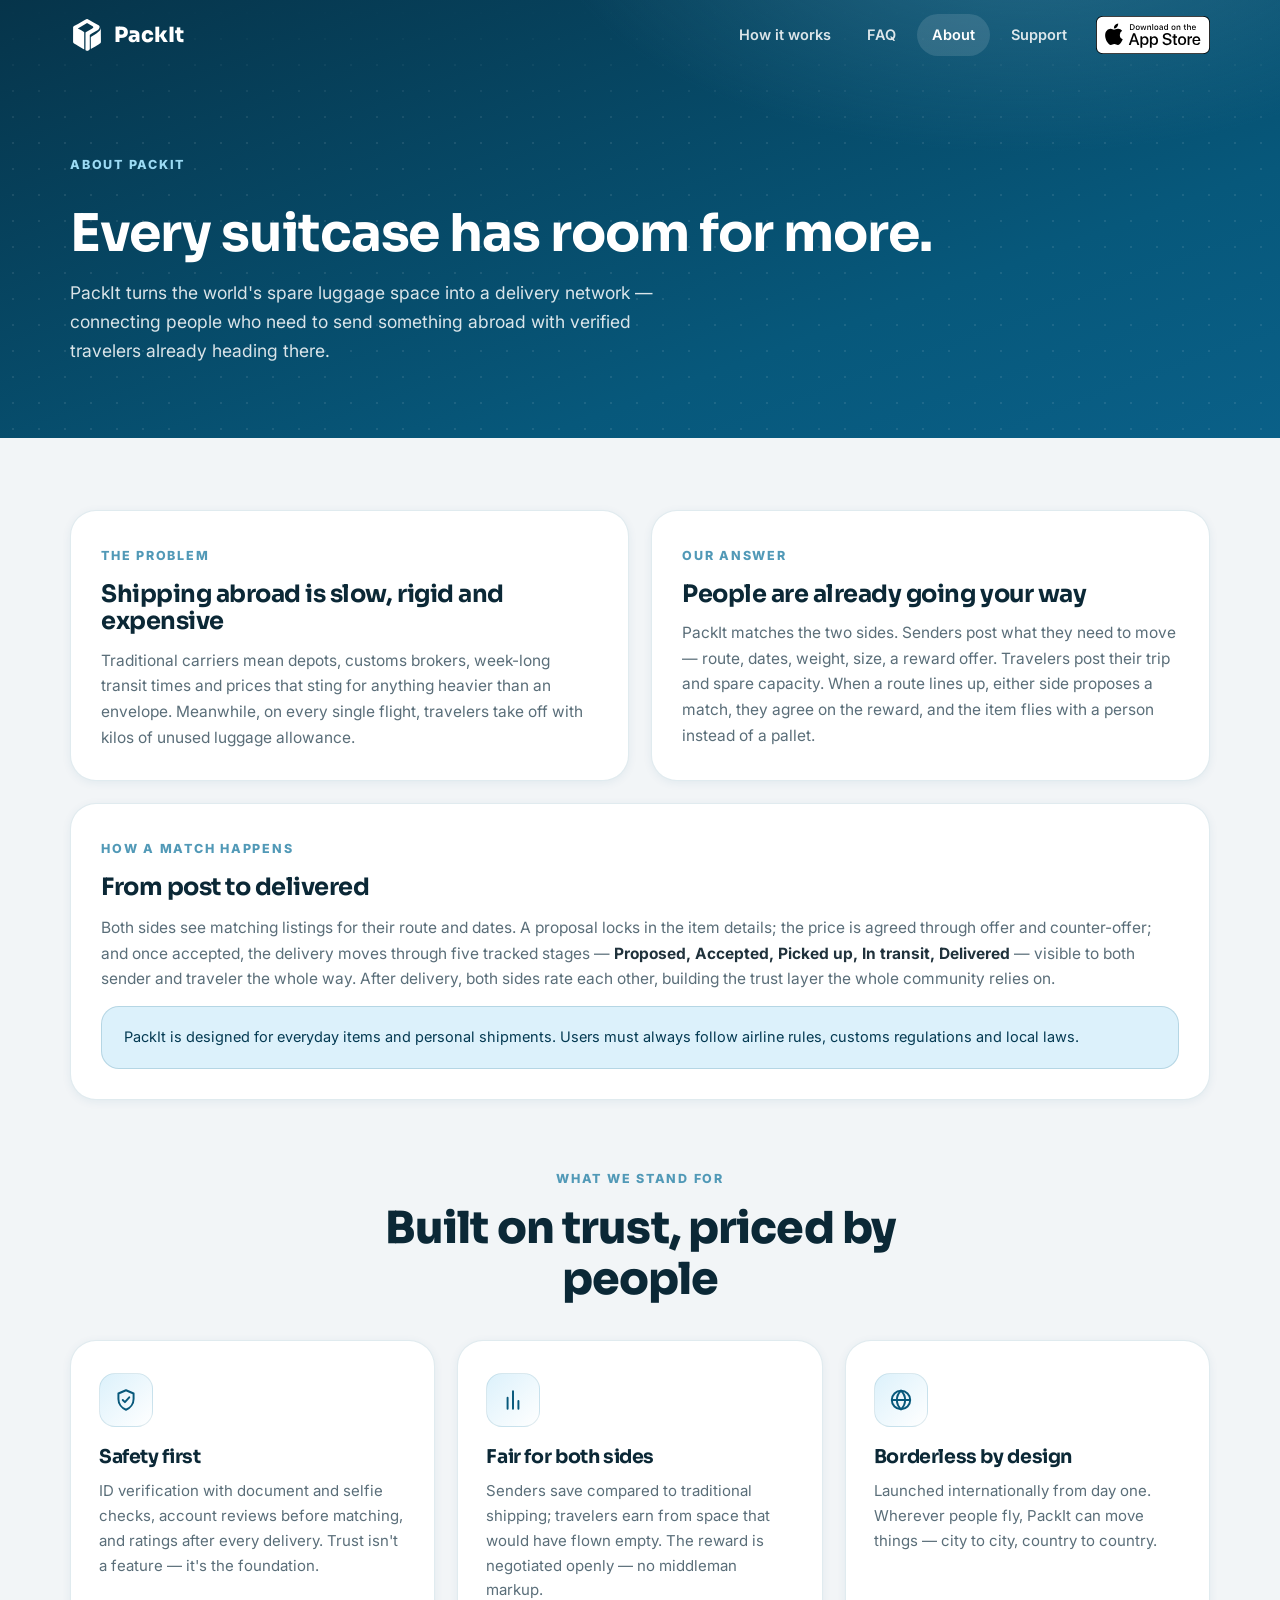
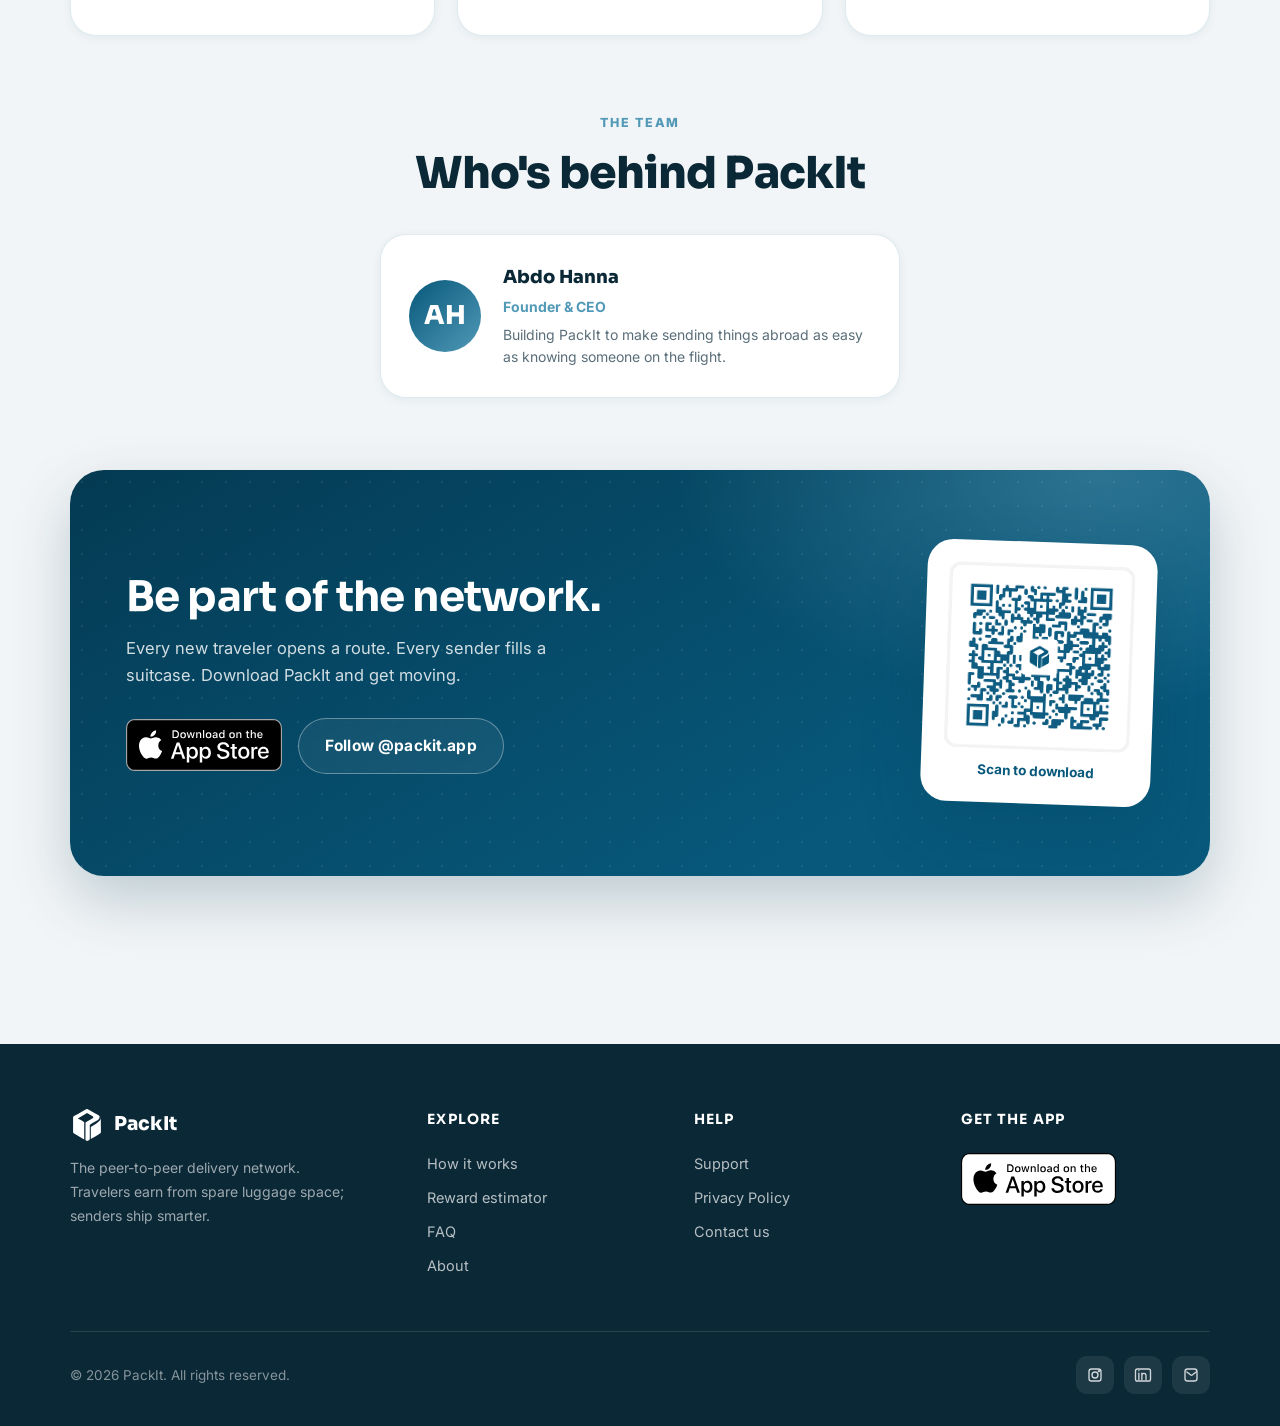
==== commit 938fb295: "Cache-bust CSS/JS after redesign Co-Authored-By: Claude Fable 5 <noreply@anthropic.com>" ====
--- a/about.html
+++ b/about.html
@@ -10,7 +10,7 @@
 <link rel="preconnect" href="https://fonts.googleapis.com"/>
 <link rel="preconnect" href="https://fonts.gstatic.com" crossorigin/>
 <link href="https://fonts.googleapis.com/css2?family=Inter:wght@400;500;600;700&family=Sora:wght@600;700;800&display=swap" rel="stylesheet"/>
-<link rel="stylesheet" href="styles.css"/>
+<link rel="stylesheet" href="styles.css?v=2"/>
 </head>
 <body>
 
@@ -170,6 +170,6 @@
   </div>
 </footer>
 
-<script src="script.js"></script>
+<script src="script.js?v=2"></script>
 </body>
 </html>
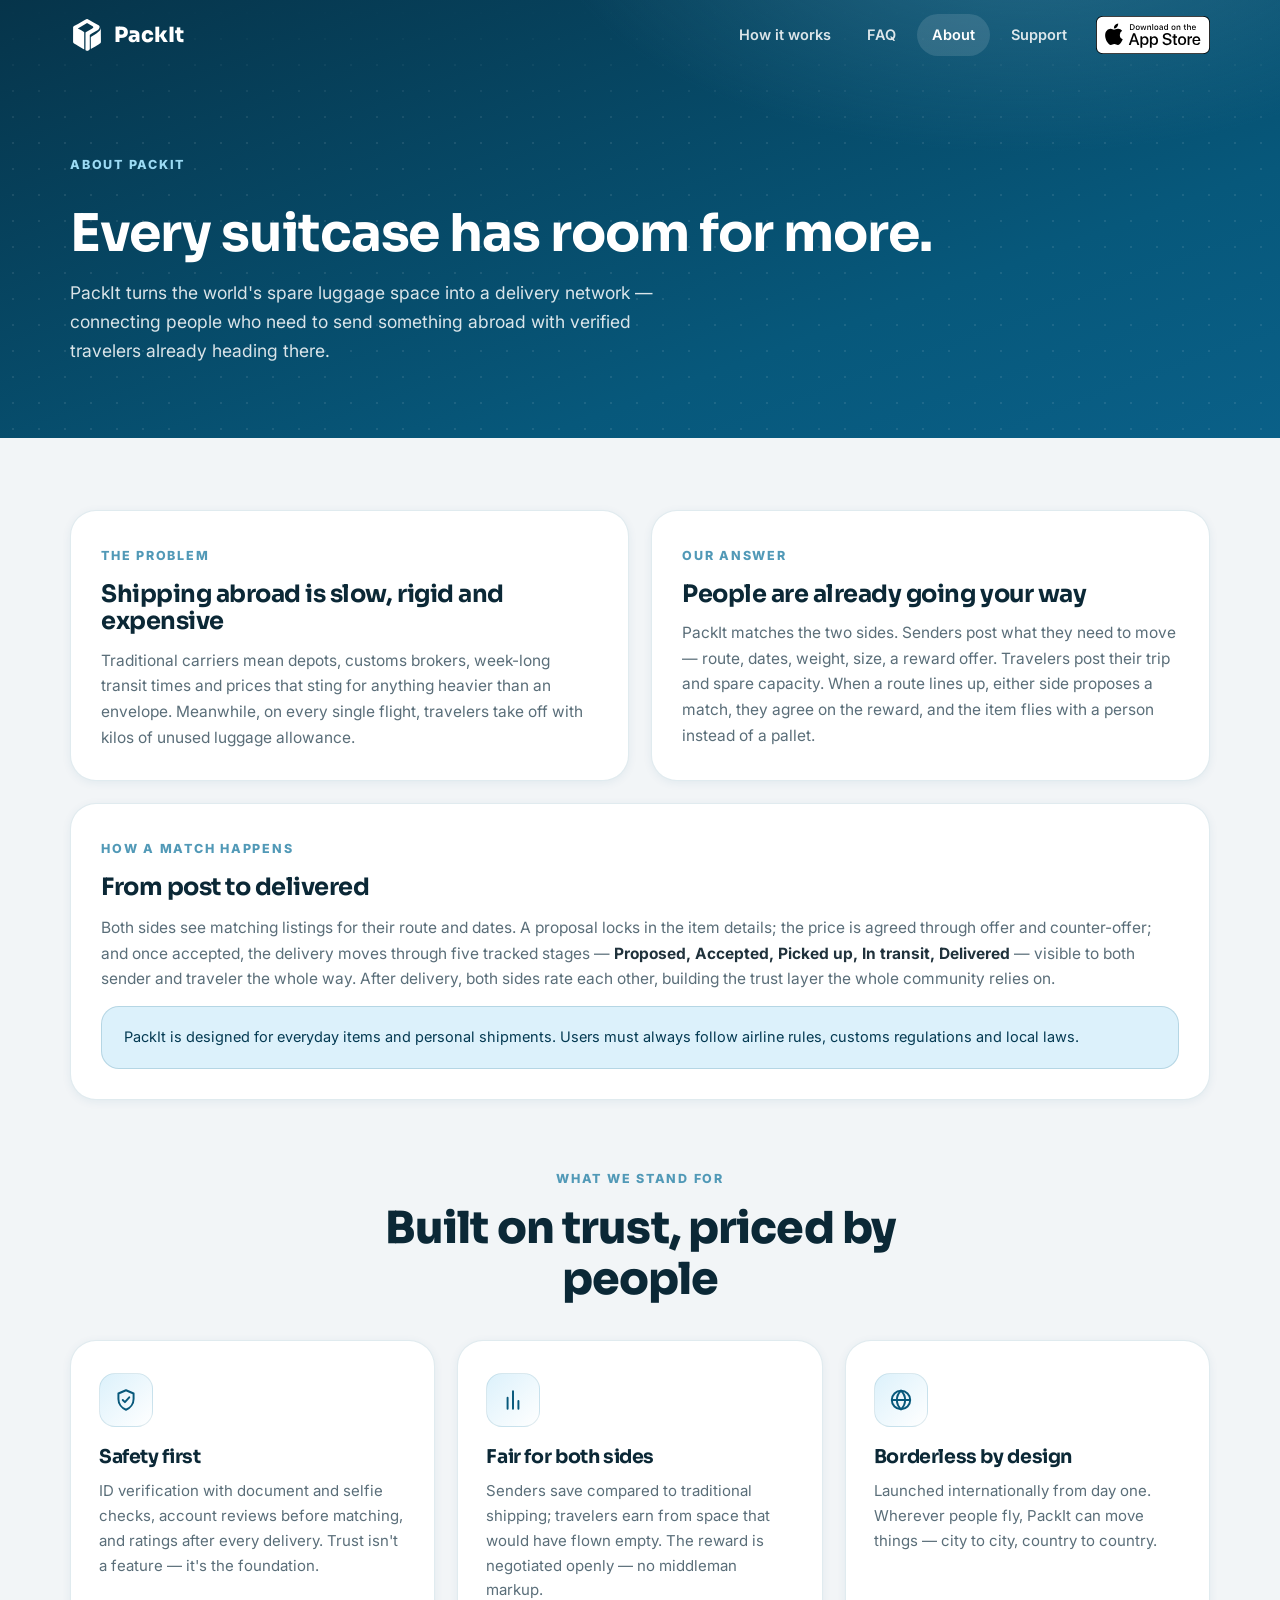
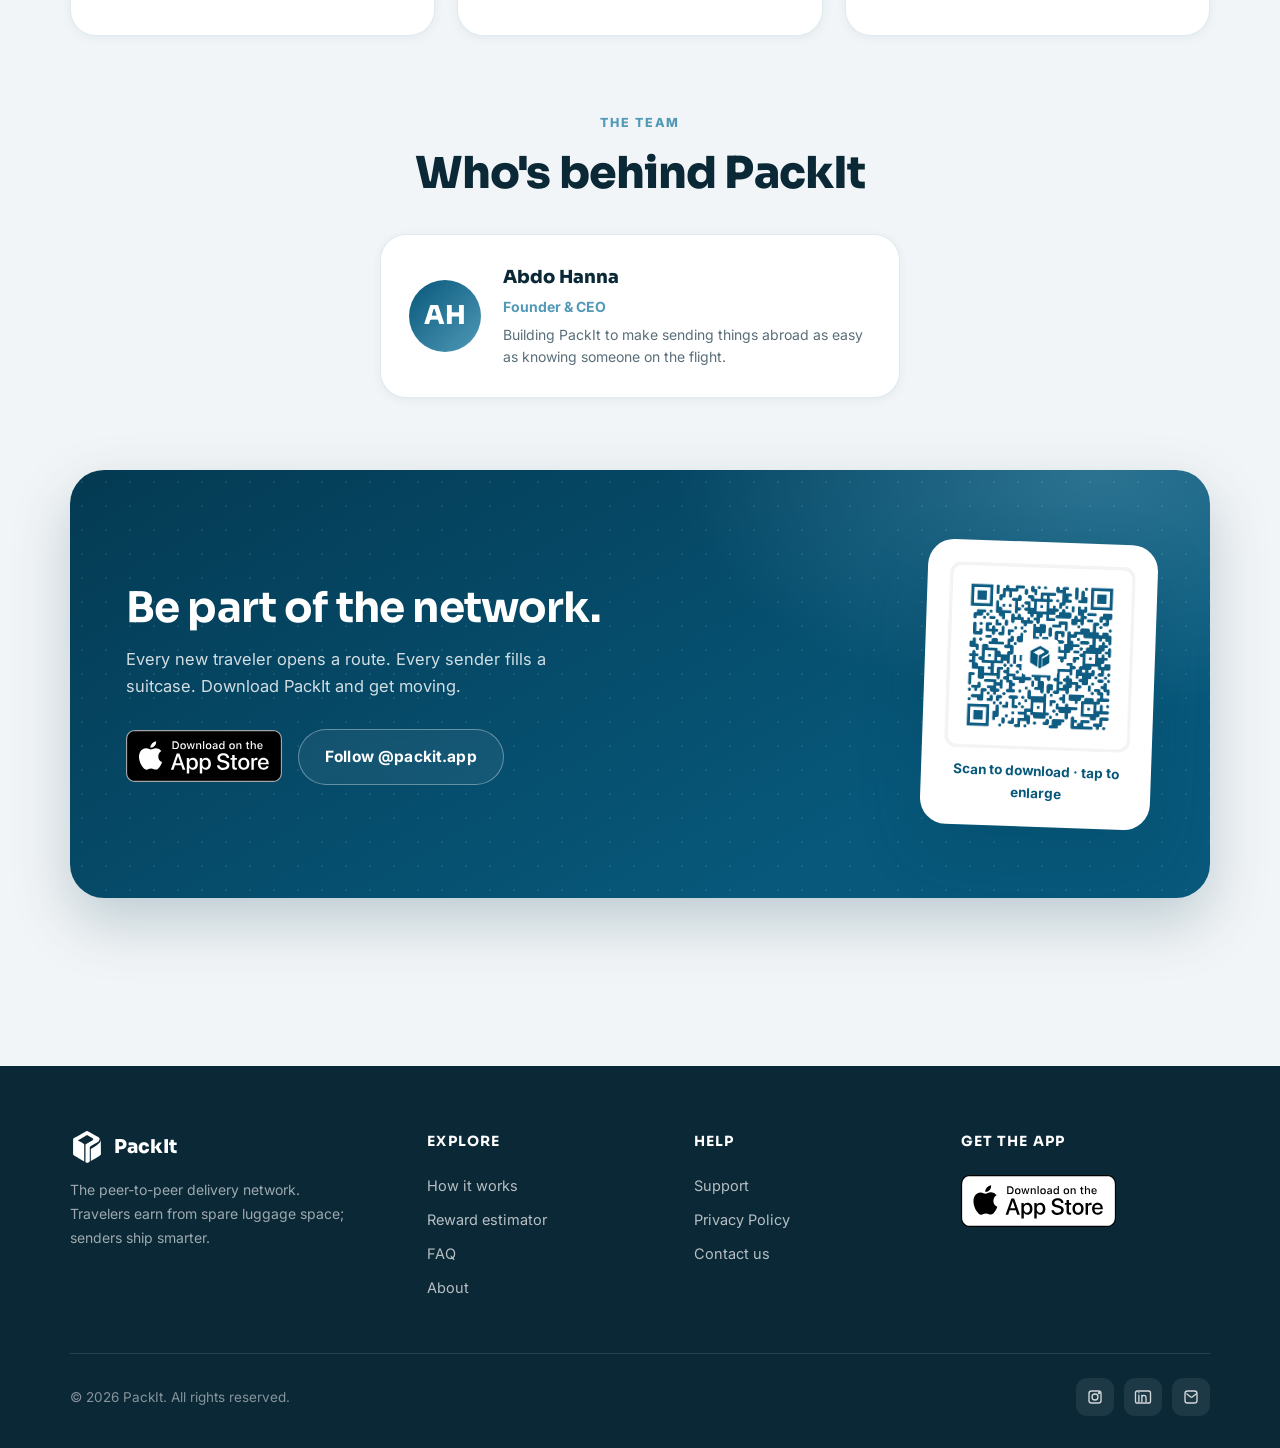
==== commit acee0739: "Fix phone proportions, add QR lightbox, fix step-number overlap Co-Authored-By: Claude Fable 5 <nore" ====
--- a/about.html
+++ b/about.html
@@ -10,7 +10,7 @@
 <link rel="preconnect" href="https://fonts.googleapis.com"/>
 <link rel="preconnect" href="https://fonts.gstatic.com" crossorigin/>
 <link href="https://fonts.googleapis.com/css2?family=Inter:wght@400;500;600;700&family=Sora:wght@600;700;800&display=swap" rel="stylesheet"/>
-<link rel="stylesheet" href="styles.css?v=2"/>
+<link rel="stylesheet" href="styles.css?v=3"/>
 </head>
 <body>
 
@@ -115,9 +115,9 @@
           <a class="btn ghost-dark" href="https://www.instagram.com/packit.app?utm_source=qr" target="_blank" rel="noopener">Follow @packit.app</a>
         </div>
       </div>
-      <div class="qr-card">
+      <div class="qr-card" data-qr-zoom="assets/qr-packit-blue.png" role="button" tabindex="0" aria-label="Enlarge the App Store QR code">
         <img src="assets/qr-packit-blue.png" alt="QR code linking to PackIt on the App Store"/>
-        <span>Scan to download</span>
+        <span>Scan to download · tap to enlarge</span>
       </div>
     </div>
 
@@ -170,6 +170,6 @@
   </div>
 </footer>
 
-<script src="script.js?v=2"></script>
+<script src="script.js?v=3"></script>
 </body>
 </html>
--- a/styles.css
+++ b/styles.css
@@ -192,23 +192,66 @@
   display:inline-flex;align-items:center;gap:12px;
   background:rgba(255,255,255,.1);border:1px solid rgba(255,255,255,.22);
   border-radius:var(--r-md);padding:10px 16px 10px 10px;backdrop-filter:blur(8px);
-}
+  transition:background .18s ease,transform .18s ease;
+}
+.qr-mini:hover{background:rgba(255,255,255,.18);transform:translateY(-2px)}
 .qr-mini img{width:64px;height:64px;border-radius:10px;background:#fff;padding:4px}
-.qr-mini span{font-size:13px;font-weight:600;color:rgba(255,255,255,.9);line-height:1.4;max-width:110px}
+.qr-mini span{font-size:13px;font-weight:600;color:rgba(255,255,255,.9);line-height:1.4;max-width:120px;text-align:left}
+.qr-mini small{display:block;font-size:11px;font-weight:600;color:var(--accent);margin-top:2px}
+
+/* QR lightbox */
+[data-qr-zoom]{cursor:zoom-in}
+.qr-modal{
+  position:fixed;inset:0;z-index:300;
+  background:rgba(4,42,60,.75);backdrop-filter:blur(10px);-webkit-backdrop-filter:blur(10px);
+  display:flex;align-items:center;justify-content:center;padding:24px;
+  opacity:0;pointer-events:none;transition:opacity .25s ease;
+}
+.qr-modal.open{opacity:1;pointer-events:auto}
+.qr-modal-card{
+  position:relative;background:#fff;border-radius:var(--r-lg);padding:30px 30px 26px;text-align:center;
+  max-width:min(440px,92vw);box-shadow:var(--shadow-lg);
+  transform:scale(.9) translateY(10px);transition:transform .25s ease;
+}
+.qr-modal.open .qr-modal-card{transform:none}
+.qr-modal-card img{width:min(330px,72vw);height:auto;margin:0 auto;border-radius:14px}
+.qr-modal-card .qm-title{display:block;margin-top:16px;font-family:var(--font-display);font-weight:800;font-size:17px;color:var(--primary)}
+.qr-modal-card .qm-sub{display:block;margin-top:4px;font-size:13.5px;color:var(--muted)}
+.qr-modal-close{
+  position:absolute;top:14px;right:14px;width:34px;height:34px;border-radius:50%;
+  background:var(--bg);color:var(--muted);font-size:20px;line-height:1;
+  display:flex;align-items:center;justify-content:center;transition:all .18s ease;
+}
+.qr-modal-close:hover{background:var(--accent-soft);color:var(--primary)}
 
 /* ---------- Phone mockup ---------- */
 .hero-visual{position:relative;display:flex;justify-content:center;padding:10px 0}
 .phone{
-  position:relative;width:300px;
+  position:relative;width:290px;
   background:linear-gradient(180deg,#0E1C24,#13242E);
-  border-radius:44px;padding:12px;
+  border-radius:46px;padding:11px;
   box-shadow:var(--shadow-lg),inset 0 0 0 2px rgba(255,255,255,.08);
   animation:phoneFloat 7s ease-in-out infinite;
 }
 @keyframes phoneFloat{0%,100%{transform:translateY(0) rotate(-1deg)}50%{transform:translateY(-14px) rotate(.5deg)}}
-.phone-screen{background:var(--bg);border-radius:34px;overflow:hidden}
-.phone-notch{width:110px;height:24px;background:#0E1C24;border-radius:0 0 16px 16px;margin:0 auto}
-.app-ui{padding:14px 14px 18px}
+.phone-screen{
+  background:var(--bg);border-radius:36px;overflow:hidden;
+  aspect-ratio:9/18.8;display:flex;flex-direction:column;
+}
+.phone-notch{flex:none;width:110px;height:24px;background:#0E1C24;border-radius:0 0 16px 16px;margin:0 auto}
+.app-ui{flex:1;display:flex;flex-direction:column;min-height:0;padding:14px 14px 0}
+.match-card.ghost{opacity:.72;margin-top:10px;padding:11px 14px}
+.match-card.ghost .city{font-size:15px}
+.app-tabbar{
+  margin-top:auto;flex:none;display:flex;justify-content:space-around;align-items:center;
+  padding:8px 8px 12px;background:#fff;border-top:1px solid var(--line);
+}
+.app-tabbar .tb{
+  display:flex;flex-direction:column;align-items:center;gap:3px;
+  font-size:9.5px;font-weight:700;color:#9AACB6;
+}
+.app-tabbar .tb svg{width:19px;height:19px}
+.app-tabbar .tb.active{color:var(--primary)}
 .app-head{display:flex;align-items:center;justify-content:space-between;margin-bottom:12px}
 .app-head .t{font-family:var(--font-display);font-weight:800;font-size:16px;color:var(--primary)}
 .app-head img{width:22px;height:22px}
@@ -341,7 +384,7 @@
 .tab-panel.active{display:grid;grid-template-columns:repeat(4,1fr);gap:20px;animation:fadeUp .45s ease}
 @keyframes fadeUp{from{opacity:0;transform:translateY(14px)}to{opacity:1;transform:none}}
 .step-card{
-  position:relative;background:#fff;border-radius:var(--r-lg);padding:56px 24px 28px;
+  position:relative;background:#fff;border-radius:var(--r-lg);padding:80px 24px 28px;
   border:1px solid var(--line);box-shadow:var(--shadow-sm);
   transition:transform .25s ease,box-shadow .25s ease;
 }
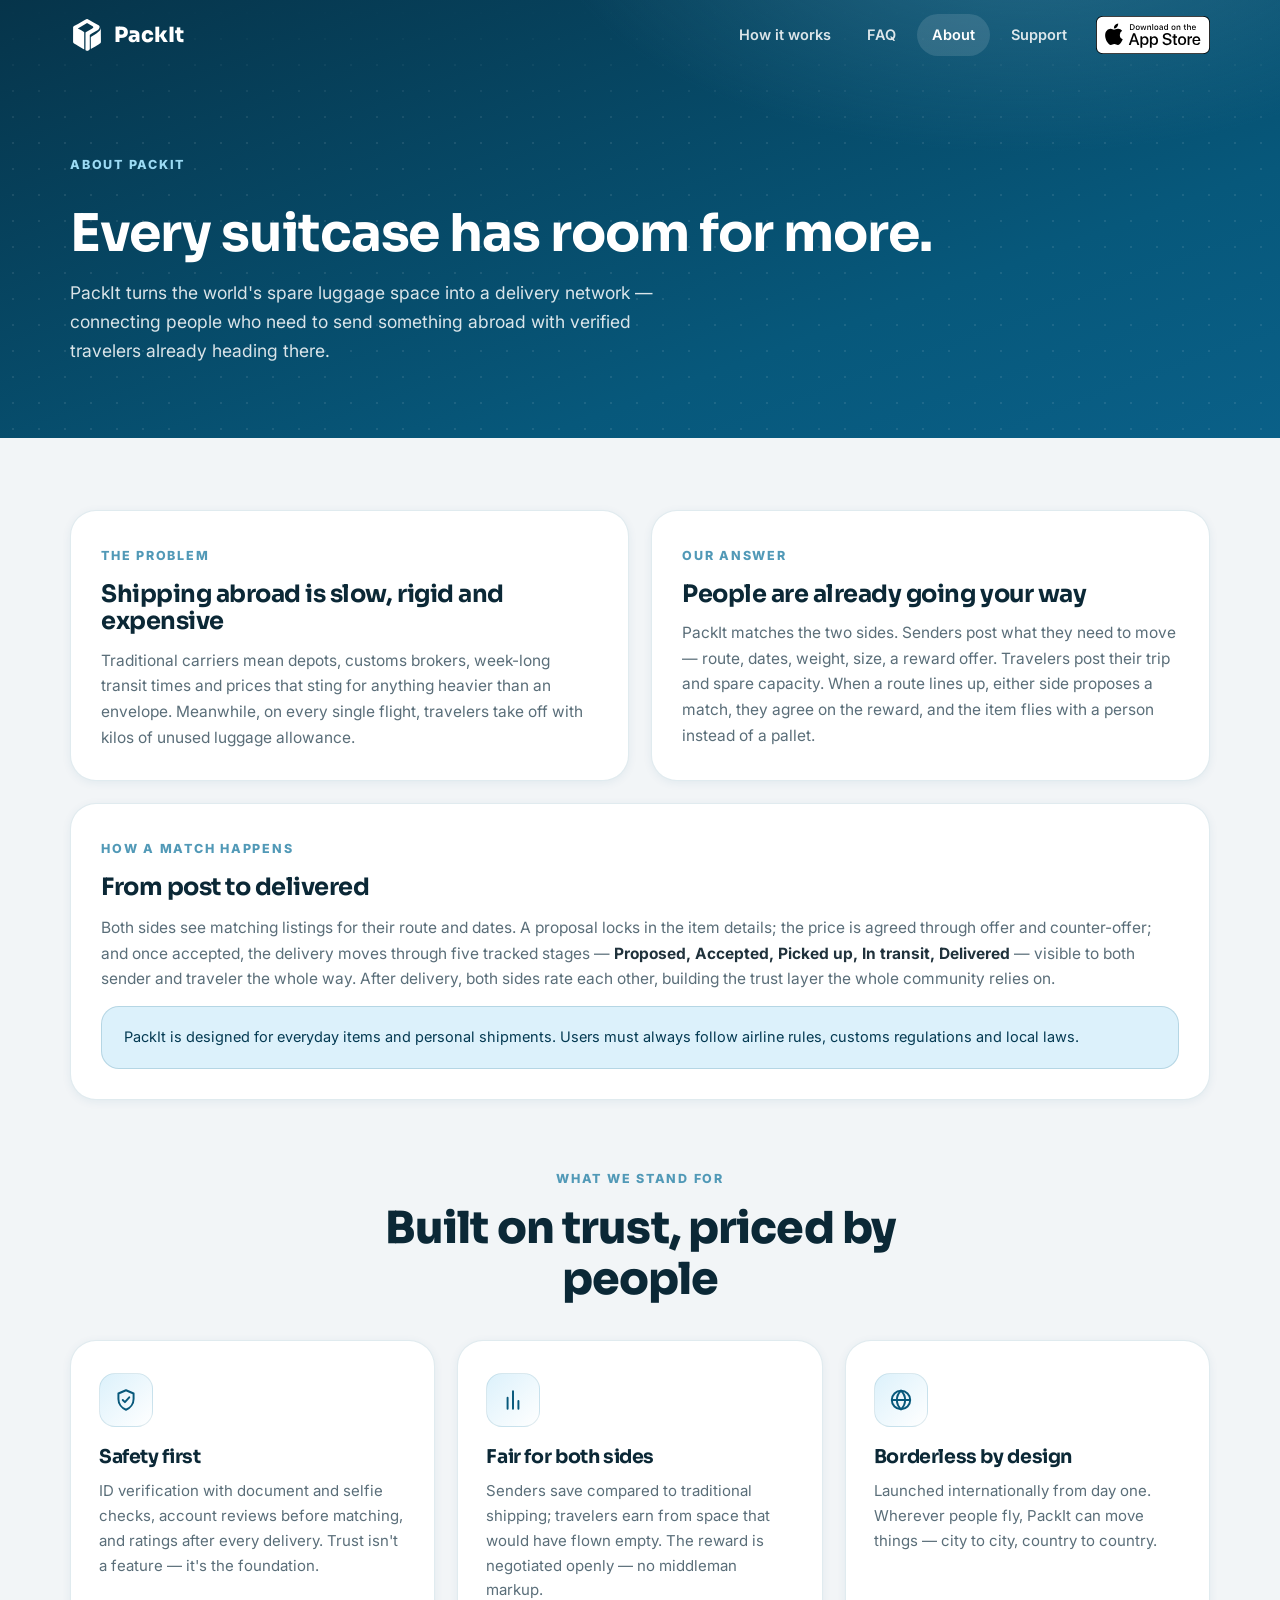
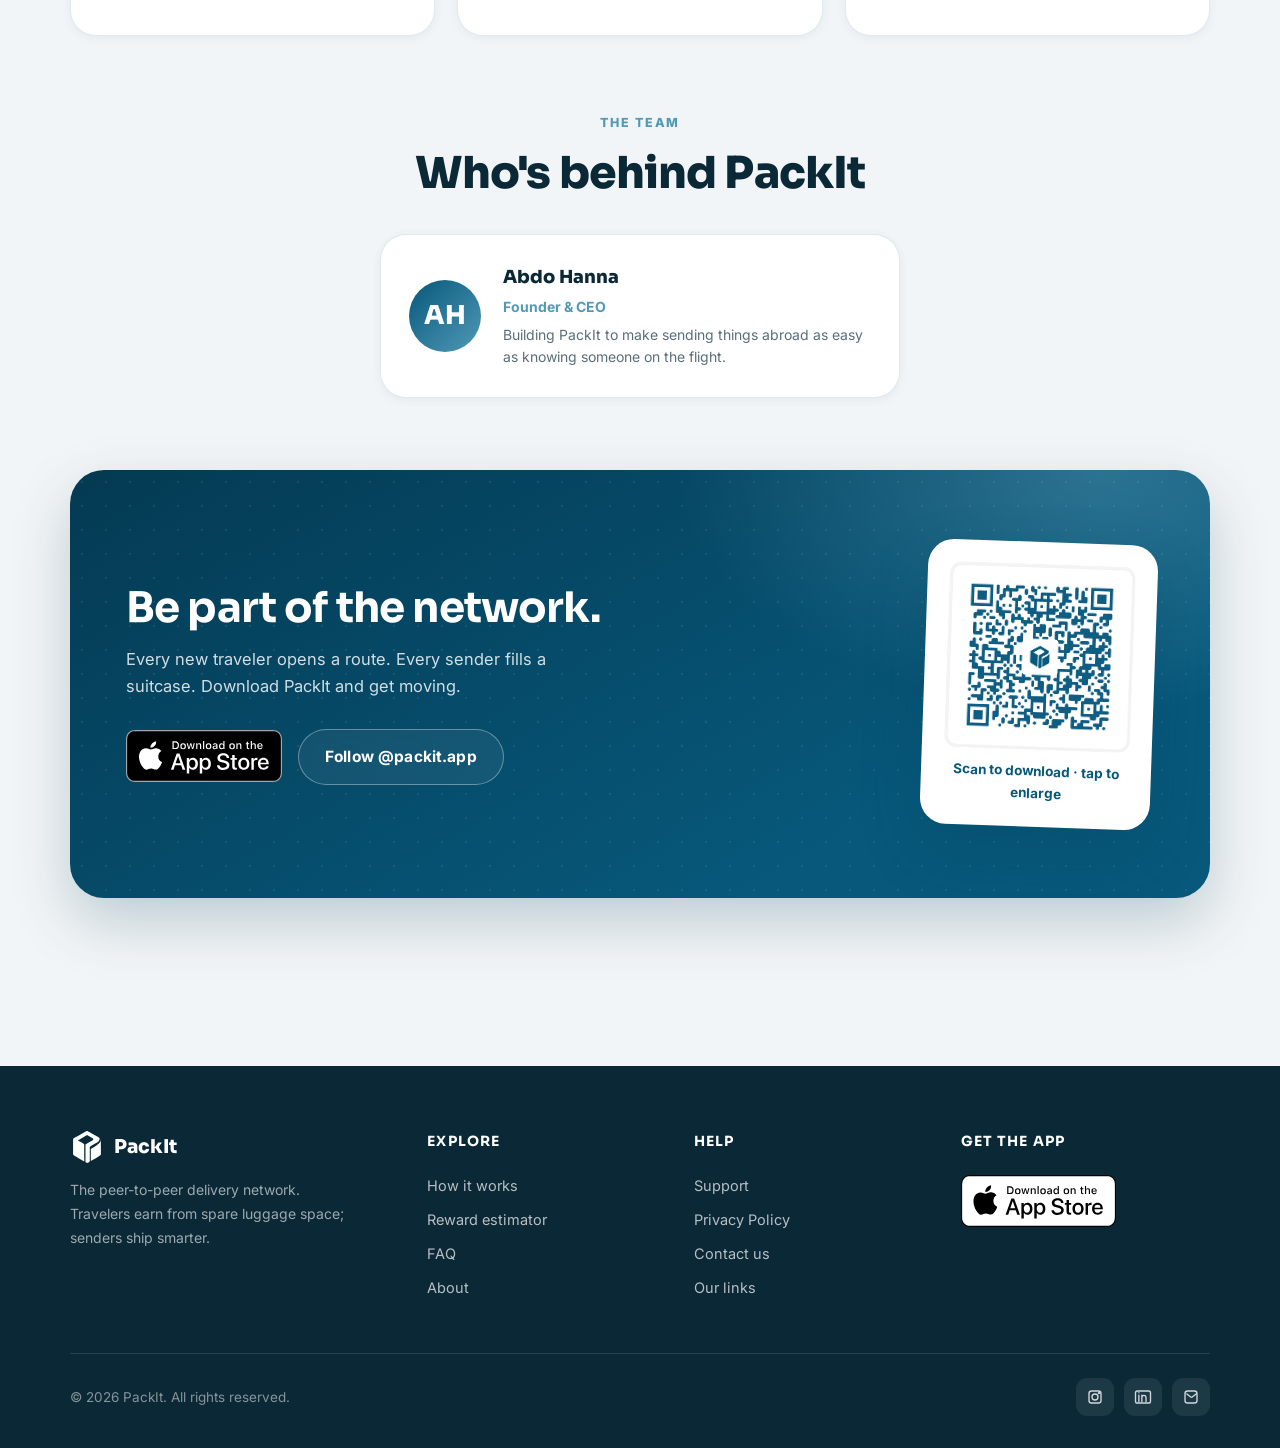
==== commit dfad50f8: "Add /links page (link-in-bio) with QR code, footer links, v=4 cache bust Co-Authored-By: Claude Fabl" ====
--- a/about.html
+++ b/about.html
@@ -10,7 +10,7 @@
 <link rel="preconnect" href="https://fonts.googleapis.com"/>
 <link rel="preconnect" href="https://fonts.gstatic.com" crossorigin/>
 <link href="https://fonts.googleapis.com/css2?family=Inter:wght@400;500;600;700&family=Sora:wght@600;700;800&display=swap" rel="stylesheet"/>
-<link rel="stylesheet" href="styles.css?v=3"/>
+<link rel="stylesheet" href="styles.css?v=4"/>
 </head>
 <body>
 
@@ -145,6 +145,7 @@
         <a href="support.html">Support</a>
         <a href="privacy.html">Privacy Policy</a>
         <a href="mailto:support@itspackit.com">Contact us</a>
+        <a href="links.html">Our links</a>
       </div>
       <div class="footer-col">
         <h5>Get the app</h5>
@@ -170,6 +171,6 @@
   </div>
 </footer>
 
-<script src="script.js?v=3"></script>
+<script src="script.js?v=4"></script>
 </body>
 </html>
--- a/styles.css
+++ b/styles.css
@@ -143,7 +143,7 @@
   color:#fff;
   padding:150px 0 60px;
 }
-.hero .orb{position:absolute;border-radius:50%;filter:blur(70px);opacity:.45;pointer-events:none}
+.hero .orb,.links-body .orb{position:absolute;border-radius:50%;filter:blur(70px);opacity:.45;pointer-events:none}
 .orb.a{width:420px;height:420px;background:var(--mid);top:-140px;right:-100px;animation:drift 14s ease-in-out infinite alternate}
 .orb.b{width:340px;height:340px;background:var(--accent);bottom:-160px;left:-120px;animation:drift 18s ease-in-out infinite alternate-reverse}
 @keyframes drift{from{transform:translate(0,0) scale(1)}to{transform:translate(40px,30px) scale(1.08)}}
@@ -161,12 +161,16 @@
   position:relative;z-index:2;
   display:grid;grid-template-columns:1.05fr .95fr;gap:48px;align-items:center;
 }
+.kicker-row{display:flex;align-items:center;gap:10px;flex-wrap:wrap;margin-bottom:22px}
 .kicker{
   display:inline-flex;align-items:center;gap:8px;
   padding:8px 16px;border-radius:999px;
   background:rgba(156,219,244,.14);border:1px solid rgba(156,219,244,.35);
   color:var(--accent);font-size:13.5px;font-weight:700;letter-spacing:.02em;
-  margin-bottom:22px;
+}
+.kicker.soft{
+  background:rgba(255,255,255,.06);border-color:rgba(255,255,255,.18);
+  color:rgba(255,255,255,.72);
 }
 .kicker .dot{width:7px;height:7px;border-radius:50%;background:#7BE3A8;box-shadow:0 0 0 0 rgba(123,227,168,.6);animation:pulse 2s infinite}
 @keyframes pulse{0%{box-shadow:0 0 0 0 rgba(123,227,168,.55)}70%{box-shadow:0 0 0 9px rgba(123,227,168,0)}100%{box-shadow:0 0 0 0 rgba(123,227,168,0)}}
@@ -652,6 +656,65 @@
 .founder-card .fr{color:var(--mid);font-weight:700;font-size:14px;margin:2px 0 6px}
 .founder-card p{color:var(--muted);font-size:14px;line-height:1.6}
 
+/* ---------- Links page (link-in-bio / QR landing) ---------- */
+.links-body{
+  min-height:100vh;position:relative;overflow-x:hidden;
+  background:
+    radial-gradient(900px 500px at 85% -10%, rgba(81,153,183,.5), transparent 60%),
+    radial-gradient(700px 500px at -10% 110%, rgba(156,219,244,.2), transparent 55%),
+    linear-gradient(160deg,#06344A 0%, var(--primary) 55%, #0A6088 100%);
+}
+.links-body::after{
+  content:"";position:fixed;inset:0;pointer-events:none;
+  background-image:radial-gradient(rgba(255,255,255,.09) 1px, transparent 1.4px);
+  background-size:26px 26px;
+}
+.links-body .orb{position:fixed}
+.links-wrap{
+  position:relative;z-index:2;min-height:100vh;
+  display:flex;align-items:center;justify-content:center;
+  padding:56px 20px;
+}
+.links-card{width:min(460px,100%);text-align:center}
+.links-logo{width:76px;height:76px;margin:0 auto 18px;filter:drop-shadow(0 8px 24px rgba(0,0,0,.25))}
+.links-card h1{color:#fff;font-size:32px;margin-bottom:6px}
+.links-tag{color:rgba(255,255,255,.78);font-size:15.5px;margin-bottom:34px;font-weight:500}
+.link-btn{
+  display:flex;align-items:center;gap:14px;width:100%;
+  padding:14px 18px;border-radius:20px;margin-bottom:13px;
+  background:rgba(255,255,255,.08);border:1px solid rgba(255,255,255,.18);
+  backdrop-filter:blur(10px);-webkit-backdrop-filter:blur(10px);
+  color:#fff;text-align:left;
+  transition:transform .18s ease,background .18s ease,border-color .18s ease;
+}
+a.link-btn:hover{transform:translateY(-3px);background:rgba(255,255,255,.15);border-color:rgba(255,255,255,.35)}
+.link-btn .lb-ico{
+  flex:none;width:46px;height:46px;border-radius:14px;
+  background:rgba(255,255,255,.12);color:#fff;
+  display:flex;align-items:center;justify-content:center;
+}
+.link-btn .lb-ico svg{width:23px;height:23px}
+.link-btn .lb-txt{flex:1;font-family:var(--font-display);font-weight:700;font-size:16px;line-height:1.25}
+.link-btn .lb-txt small{display:block;font-family:var(--font-body);font-weight:500;font-size:12.5px;color:rgba(255,255,255,.65);margin-top:3px}
+.link-btn .lb-arrow{flex:none;font-size:18px;color:rgba(255,255,255,.55);font-weight:700}
+.link-btn.primary{background:var(--accent);border-color:transparent;color:var(--primary-deep);box-shadow:0 12px 32px rgba(156,219,244,.28)}
+.link-btn.primary .lb-ico{background:rgba(7,88,123,.14);color:var(--primary-deep)}
+.link-btn.primary .lb-txt small{color:rgba(4,58,82,.65)}
+.link-btn.primary .lb-arrow{color:rgba(4,58,82,.55)}
+a.link-btn.primary:hover{background:#B4E5F8}
+.link-btn.disabled{opacity:.6;cursor:default}
+.soon-badge{
+  flex:none;font-size:10.5px;font-weight:800;letter-spacing:.06em;text-transform:uppercase;
+  padding:5px 11px;border-radius:999px;background:rgba(255,255,255,.16);color:rgba(255,255,255,.85);
+}
+.links-home{
+  display:inline-block;margin-top:22px;
+  color:rgba(255,255,255,.65);font-weight:700;font-size:14px;
+  border-bottom:1px solid rgba(255,255,255,.25);padding-bottom:2px;
+  transition:color .18s ease,border-color .18s ease;
+}
+.links-home:hover{color:#fff;border-color:#fff}
+
 /* ---------- Reveal on scroll ---------- */
 .reveal{opacity:0;transform:translateY(26px);transition:opacity .7s ease,transform .7s ease}
 .reveal.visible{opacity:1;transform:none}
@@ -668,7 +731,7 @@
   .hero{padding:130px 0 48px}
   .hero-grid{grid-template-columns:1fr;gap:56px;text-align:center}
   .hero .lead{margin-left:auto;margin-right:auto}
-  .cta-row,.hero-social{justify-content:center}
+  .cta-row,.hero-social,.kicker-row{justify-content:center}
   .hero-visual{margin-top:8px}
   .chip-1{left:2%}
   .chip-2{right:0}
